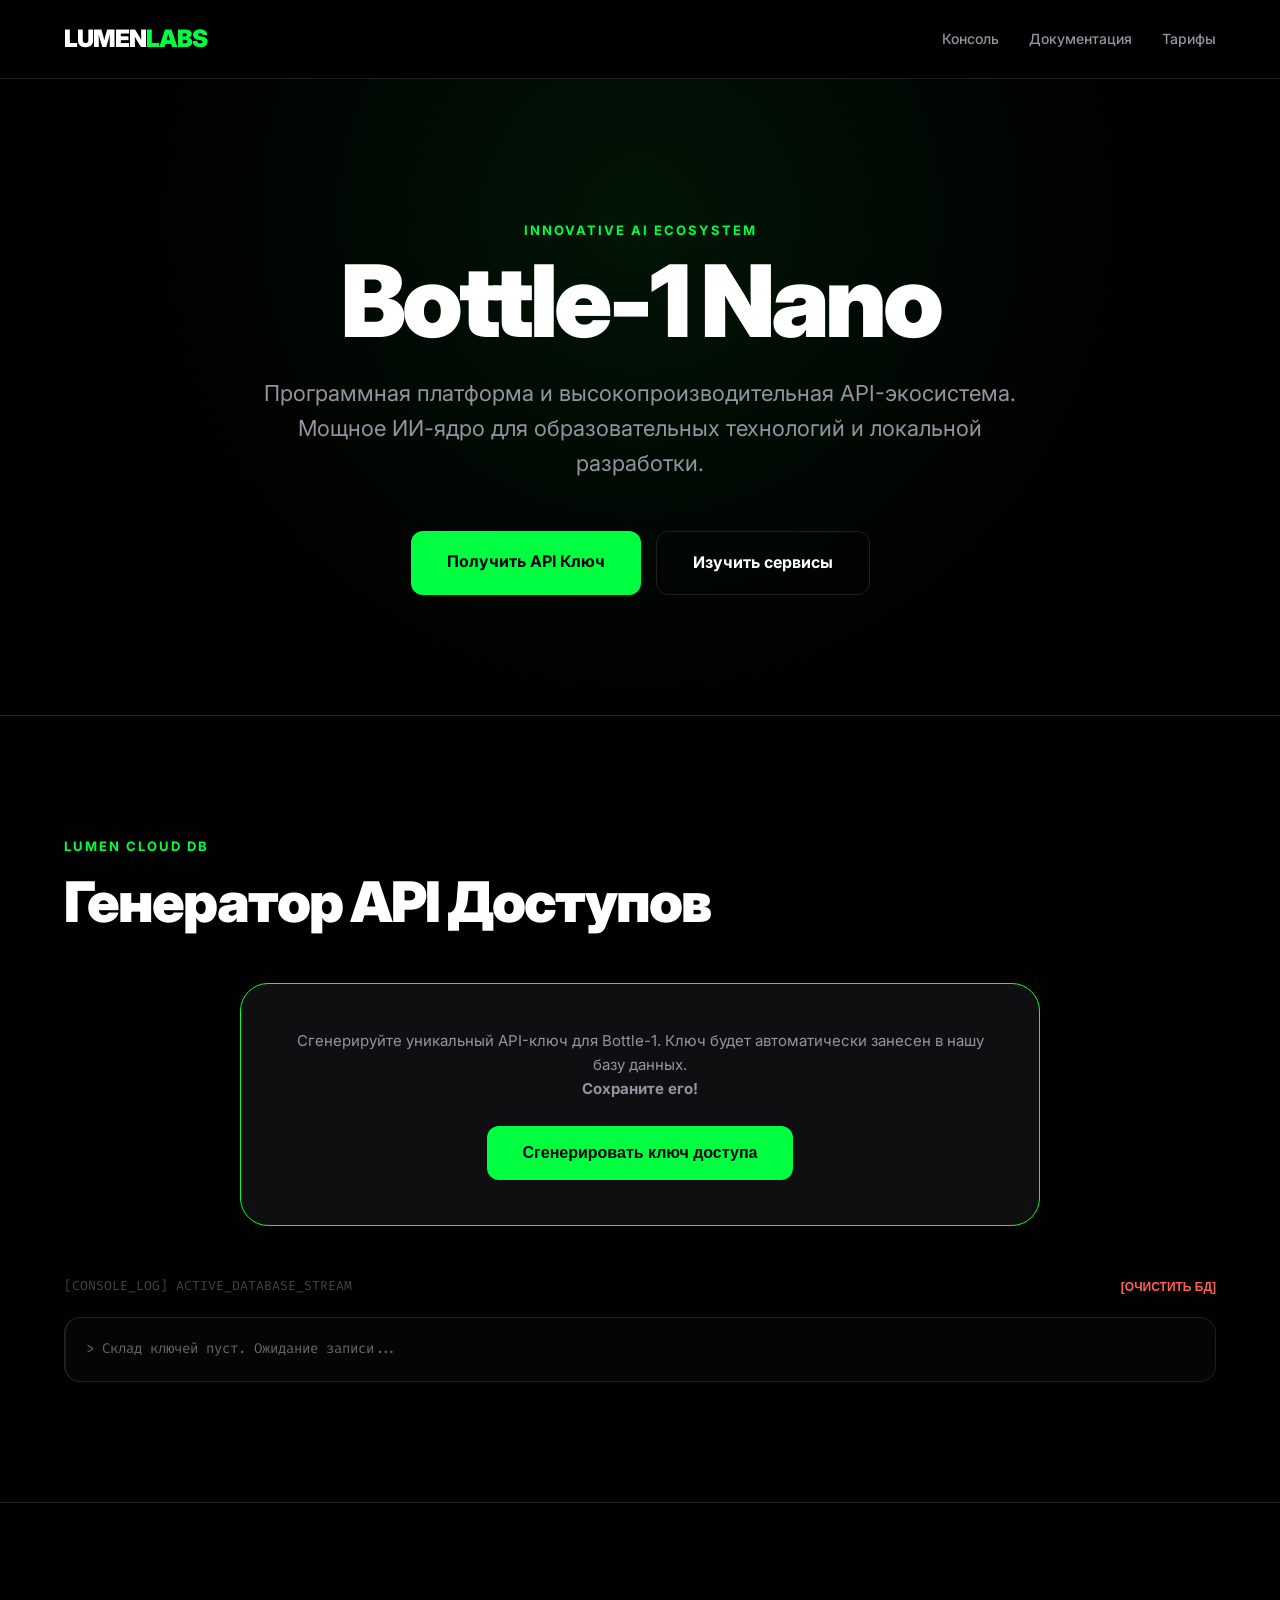
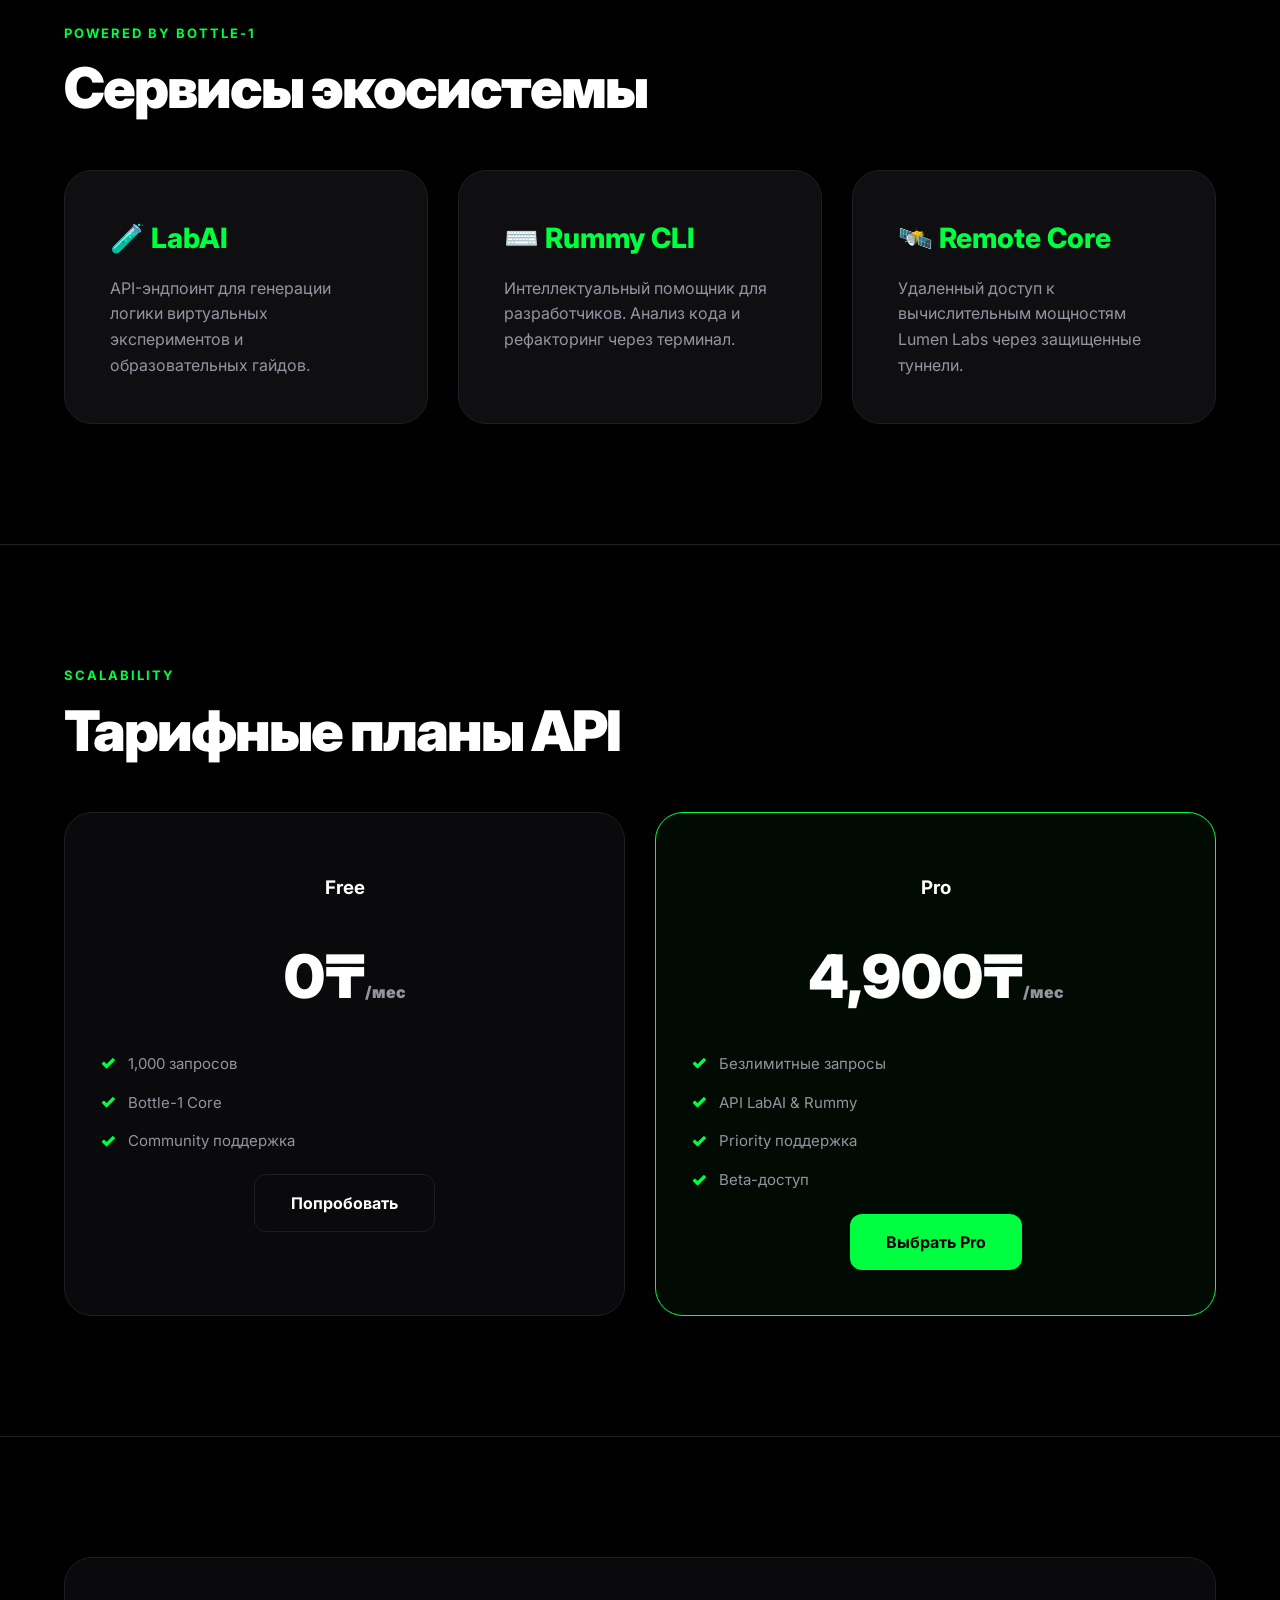
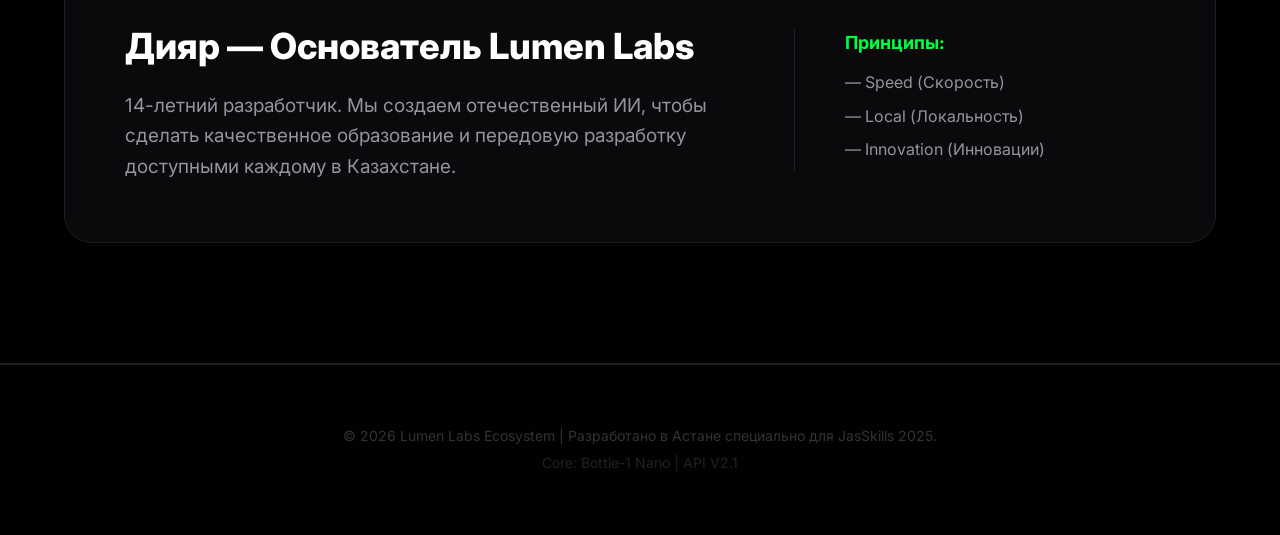
==== index.html @ 1ab9d15a "Update index.html" ====
<!DOCTYPE html>
<html lang="ru">
<head>
    <meta charset="UTF-8">
    <meta name="viewport" content="width=device-width, initial-scale=1.0"> 
    <title>Lumen Labs | Bottle-1 Nano AI Ecosystem</title>
    <link href="https://fonts.googleapis.com/css2?family=Inter:wght@400;600;700;800;900&family=Fira+Code:wght@400;500&display=swap" rel="stylesheet">
    
    <style>
        :root {
            --primary: #00ff41; 
            --bg: #010101;
            --surface: #0a0a0c;
            --card-bg: #0f0f12;
            --text: #ffffff;
            --text-dim: #9494a0;
            --border: #1e1e24;
            --glow: 0 0 20px rgba(0, 255, 65, 0.2);
            --transition: all 0.3s cubic-bezier(0.4, 0, 0.2, 1);
        }

        /* --- Base Reset & Layout --- */
        * { margin: 0; padding: 0; box-sizing: border-box; outline: none; }
        html { scroll-behavior: smooth; }
        body {
            font-family: 'Inter', sans-serif;
            background: var(--bg);
            color: var(--text);
            line-height: 1.6;
            overflow-x: hidden;
            -webkit-font-smoothing: antialiased;
        }

        .container { 
            width: 100%; 
            max-width: 1200px; 
            margin: 0 auto; 
            padding: 0 24px; 
        }

        /* --- Header (macOS blur style) --- */
        header {
            position: fixed;
            top: 0; width: 100%; z-index: 1000;
            padding: 20px 0; background: rgba(1, 1, 1, 0.8);
            backdrop-filter: blur(20px); border-bottom: 1px solid var(--border);
            transition: var(--transition);
        }
        header .container {
            display: flex; justify-content: space-between; align-items: center;
        }
        .logo { font-size: 24px; font-weight: 900; text-decoration: none; color: #fff; letter-spacing: -1px; transition: var(--transition); }
        .logo span { color: var(--primary); }
        .logo:hover { transform: scale(1.05); }
        
        nav ul { display: flex; gap: 30px; list-style: none; }
        nav a { text-decoration: none; color: var(--text-dim); font-size: 14px; font-weight: 500; transition: var(--transition); }
        nav a:hover { color: var(--primary); }

        /* --- Common Section Elements --- */
        section { padding: 120px 0; border-bottom: 1px solid var(--border); }
        .section-label { color: var(--primary); font-weight: 700; font-size: 13px; text-transform: uppercase; letter-spacing: 2px; margin-bottom: 15px; display: block; }
        .section-title { font-size: clamp(32px, 5vw, 56px); font-weight: 900; margin-bottom: 50px; letter-spacing: -2px; line-height: 1.1; }

        /* --- Hero (The Hook) --- */
        .hero { 
            padding: 220px 0 120px;
            text-align: center;
            background: radial-gradient(circle at 50% 30%, rgba(0, 255, 65, 0.08) 0%, transparent 60%);
        }
        h1 { font-size: clamp(48px, 9vw, 100px); font-weight: 900; line-height: 0.9; margin-bottom: 30px; letter-spacing: -4px; color: #fff; }
        .hero-p { font-size: clamp(18px, 2vw, 22px); color: var(--text-dim); max-width: 800px; margin: 0 auto 50px; }

        /* --- Buttons (Neon Shine) --- */
        .btn-group { display: flex; gap: 15px; justify-content: center; flex-wrap: wrap; }
        .btn { cursor: pointer; padding: 18px 36px; border-radius: 12px; font-weight: 700; text-decoration: none; transition: var(--transition); border: none; font-size: 16px; position: relative; overflow: hidden; }
        
        .btn-primary { background: var(--primary); color: #000; }
        .btn-outline { border: 1px solid var(--border); background: transparent; color: #fff; }

        .btn:hover { transform: translateY(-3px); box-shadow: var(--glow); }
        .btn-outline:hover { border-color: var(--primary); color: var(--primary); }

        /* --- Grid System & Cards --- */
        .grid { display: grid; grid-template-columns: repeat(auto-fit, minmax(300px, 1fr)); gap: 30px; }
        
        .card { 
            background: var(--card-bg); 
            padding: 45px; 
            border-radius: 28px; 
            border: 1px solid var(--border); 
            transition: var(--transition); 
            position: relative;
        }
        .card:hover { 
            border-color: var(--primary); 
            transform: translateY(-8px); 
            background: rgba(15, 15, 18, 0.9);
            box-shadow: 0 20px 40px rgba(0, 0, 0, 0.4);
        }
        
        /* Neon indicator on top of cards */
        .card::before {
            content: '';
            position: absolute;
            top: 0; left: 50%; width: 0; height: 1px;
            background: var(--primary);
            transition: var(--transition);
        }
        .card:hover::before { left: 10%; width: 80%; box-shadow: var(--glow); }

        .card h3 { font-size: 28px; font-weight: 800; margin-bottom: 15px; color: var(--primary); }
        .card p { font-size: 16px; color: var(--text-dim); }

        /* --- Key Console Section (The Feature) --- */
        #keyDisplay { 
            display: none; background: #000; border: 1px dashed var(--primary); 
            padding: 25px; border-radius: 12px; margin-bottom: 30px; 
            font-family: 'Fira Code', monospace; color: var(--primary); 
            font-size: clamp(16px, 2vw, 22px); word-break: break-all;
            position: relative;
        }
        
        /* Simple blinking cursor effect */
        #keyDisplay::after {
            content: '_';
            animation: blink 1s infinite;
        }
        @keyframes blink { 0%, 100% { opacity: 0; } 50% { opacity: 1; } }

        #dbLog { 
            background: #050505; border: 1px solid var(--border); border-radius: 16px; 
            padding: 20px; font-family: 'Fira Code', monospace; font-size: 14px; 
            color: #666; max-height: 250px; overflow-y: auto; margin-top: 20px;
            border-left: 2px solid var(--border);
        }
        
        /* Styling DB log entries */
        #dbLog p { margin-bottom: 6px; }
        #dbLog span.commit { color: #555; font-weight: 500; }
        #dbLog span.time { color: #444; }

        /* --- Pricing Section (The Business) --- */
        .price-card { background: var(--surface); padding: 60px 35px; border-radius: 28px; border: 1px solid var(--border); text-align: center; }
        .price-card.featured { border-color: var(--primary); background: rgba(0, 255, 65, 0.04); }
        .price-val { font-size: clamp(48px, 6vw, 60px); font-weight: 900; margin: 25px 0; color: #fff; }
        .price-val span { font-size: 16px; color: var(--text-dim); }
        
        .feature-list { list-style: none; text-align: left; margin-bottom: 35px; font-size: 15px; color: var(--text-dim); }
        .feature-list li { margin-bottom: 10px; display: flex; align-items: center; }
        .feature-list li::before { content: "✓"; color: var(--primary); margin-right: 12px; font-weight: 900; font-size: 18px; }

        /* --- Team Box --- */
        .team-box { display: flex; gap: 50px; background: var(--surface); padding: 60px; border-radius: 28px; border: 1px solid var(--border); align-items: center; }
        .team-info { flex: 2; }
        .team-values { flex: 1; border-left: 1px solid var(--border); padding-left: 50px; }
        .team-values p { font-size: 16px; color: var(--text-dim); margin-bottom: 8px; }

        /* --- Footer --- */
        footer { padding: 60px 0; text-align: center; color: #333; font-size: 14px; border-top: 1px solid var(--border); }
        footer a { color: #444; text-decoration: none; }
        footer a:hover { color: var(--primary); }

        /* --- Mobile Responsiveness --- */
        @media (max-width: 992px) {
            .team-box { flex-direction: column; text-align: center; gap: 30px; }
            .team-values { border-left: none; border-top: 1px solid var(--border); padding-left: 0; padding-top: 30px; width: 100%; }
        }

        @media (max-width: 768px) {
            nav { display: none; } /* Could add a simple burger menulater */
            .hero { padding: 180px 0 80px; }
            section { padding: 80px 0; }
            .btn { width: 100%; }
        }
    </style>
</head>
<body>

<header>
    <div class="container">
        <a href="#home" class="logo">LUMEN<span>LABS</span></a>
        <nav>
            <ul>
                <li><a href="#console">Консоль</a></li>
                <li><a href="#ecosystem">Документация</a></li>
                <li><a href="#pricing">Тарифы</a></li>
            </ul>
        </nav>
    </div>
</header>

<main>
    <section class="hero" id="home">
        <div class="container">
            <span class="section-label">Innovative AI Ecosystem</span>
            <h1>Bottle-1 Nano</h1>
            <p class="hero-p">Программная платформа и высокопроизводительная API-экосистема. Мощное ИИ-ядро для образовательных технологий и локальной разработки.</p>
            <div class="btn-group">
                <a href="#console" class="btn btn-primary">Получить API Ключ</a>
                <a href="#ecosystem" class="btn btn-outline">Изучить сервисы</a>
            </div>
        </div>
    </section>

    <section id="console">
        <div class="容器 container">
            <span class="section-label">Lumen Cloud DB</span>
            <h2 class="section-title">Генератор API Доступов</h2>
            <div class="card" style="max-width: 800px; margin: 0 auto; text-align: center; border-color: var(--primary);">
                <p style="margin-bottom: 25px; font-size: 15px; color: var(--text-dim);">Сгенерируйте уникальный API-ключ для Bottle-1. Ключ будет автоматически занесен в нашу базу данных. <br> <strong>Сохраните его!</strong></p>
                <div id="keyDisplay"></div>
                <button onclick="generateAndSaveKey()" class="btn btn-primary btn-large">Сгенерировать ключ доступа</button>
            </div>
            
            <div style="margin-top: 50px;">
                <div style="display:flex; justify-content: space-between; align-items: center; margin-bottom: 10px;">
                    <span style="font-size: 13px; color: #444; font-family: 'Fira Code', monospace;">[CONSOLE_LOG] ACTIVE_DATABASE_STREAM</span>
                    <button onclick="clearDB()" style="background:none; border:none; color:#ff5f56; cursor:pointer; font-size:12px; font-weight: 600;">[ОЧИСТИТЬ БД]</button>
                </div>
                <div id="dbLog"></div>
            </div>
        </div>
    </section>

    <section id="ecosystem">
        <div class="container">
            <span class="section-label">Powered by Bottle-1</span>
            <h2 class="section-title">Сервисы экосистемы</h2>
            <div class="grid">
                <div class="card">
                    <h3>🧪 LabAI</h3>
                    <p>API-эндпоинт для генерации логики виртуальных экспериментов и образовательных гайдов.</p>
                </div>
                <div class="card">
                    <h3>⌨️ Rummy CLI</h3>
                    <p>Интеллектуальный помощник для разработчиков. Анализ кода и рефакторинг через терминал.</p>
                </div>
                <div class="card">
                    <h3>🛰️ Remote Core</h3>
                    <p>Удаленный доступ к вычислительным мощностям Lumen Labs через защищенные туннели.</p>
                </div>
            </div>
        </div>
    </section>

    <section id="pricing">
        <div class="container">
            <span class="section-label">Scalability</span>
            <h2 class="section-title">Тарифные планы API</h2>
            <div class="grid">
                <div class="price-card">
                    <h3>Free</h3>
                    <div class="price-val">0₸<span>/мес</span></div>
                    <ul class="feature-list">
                        <li>1,000 запросов</li>
                        <li>Bottle-1 Core</li>
                        <li>Community поддержка</li>
                    </ul>
                    <a href="#console" class="btn btn-outline" style="width:100%">Попробовать</a>
                </div>
                <div class="price-card featured">
                    <h3>Pro</h3>
                    <div class="price-val">4,900₸<span>/мес</span></div>
                    <ul class="feature-list">
                        <li>Безлимитные запросы</li>
                        <li>API LabAI & Rummy</li>
                        <li>Priority поддержка</li>
                        <li>Beta-доступ</li>
                    </ul>
                    <a href="#console" class="btn btn-primary" style="width:100%">Выбрать Pro</a>
                </div>
            </div>
        </div>
    </section>

    <section id="team">
        <div class="container">
            <div class="team-box">
                <div class="team-info">
                    <h3 style="font-size: clamp(24px, 4vw, 36px); font-weight: 800; margin-bottom: 15px; color: #fff;">Дияр — Основатель Lumen Labs</h3>
                    <p style="color: var(--text-dim); font-size: clamp(16px, 1.8vw, 19px);">14-летний разработчик. Мы создаем отечественный ИИ, чтобы сделать качественное образование и передовую разработку доступными каждому в Казахстане.</p>
                </div>
                <div class="team-values">
                    <h4 style="color: var(--primary); margin-bottom: 12px; font-size: 18px;">Принципы:</h4>
                    <p>— Speed (Скорость)</p>
                    <p>— Local (Локальность)</p>
                    <p>— Innovation (Инновации)</p>
                </div>
            </div>
        </div>
    </section>
</main>

<footer>
    <div class="container">
        <p>© 2026 Lumen Labs Ecosystem | Разработано в Астане специально для JasSkills 2025.</p>
        <p style="margin-top:5px; color: #222;">Core: Bottle-1 Nano | API V2.1</p>
    </div>
</footer>

<script>
    // Генератор ключа в стиле Lumen Labs
    function generateAndSaveKey() {
        const chars = 'ABCDEFGHJKLMNPQRSTUVWXYZ23456789';
        let key = 'lm_';
        for (let i = 0; i < 12; i++) key += chars.charAt(Math.floor(Math.random() * chars.length));
        key += '_v1_nano';

        // Показываем ключ в UI
        const display = document.getElementById('keyDisplay');
        display.style.display = 'block';
        display.innerText = key;

        // "Имитация БД": Сохраняем в localStorage
        let db = JSON.parse(localStorage.getItem('lumen_v3_db') || '[]');
        db.push({ key: key, time: new Date().toLocaleTimeString() });
        localStorage.setItem('lumen_v3_db', JSON.stringify(db));

        // Обновляем визуальный лог
        renderDB();
    }

    // Рендер списка из БД
    function renderDB() {
        const log = document.getElementById('dbLog');
        const db = JSON.parse(localStorage.getItem('lumen_v3_db') || '[]');
        
        if (db.length === 0) { log.innerHTML = '> Склад ключей пуст. Ожидание записи...'; return; }
        
        log.innerHTML = db.reverse().map(i => `<p><span class="time">[${i.time}]</span> <span class="commit">[DB_COMMIT]</span> <span style="color:#00ff41">OK</span>: KEY="${i.key}"</p>`).join('');
    }

    // Очистка БД
    function clearDB() { localStorage.removeItem('lumen_v3_db'); renderDB(); document.getElementById('keyDisplay').style.display='none'; }
    window.onload = renderDB;
</script>

</body>
</html>
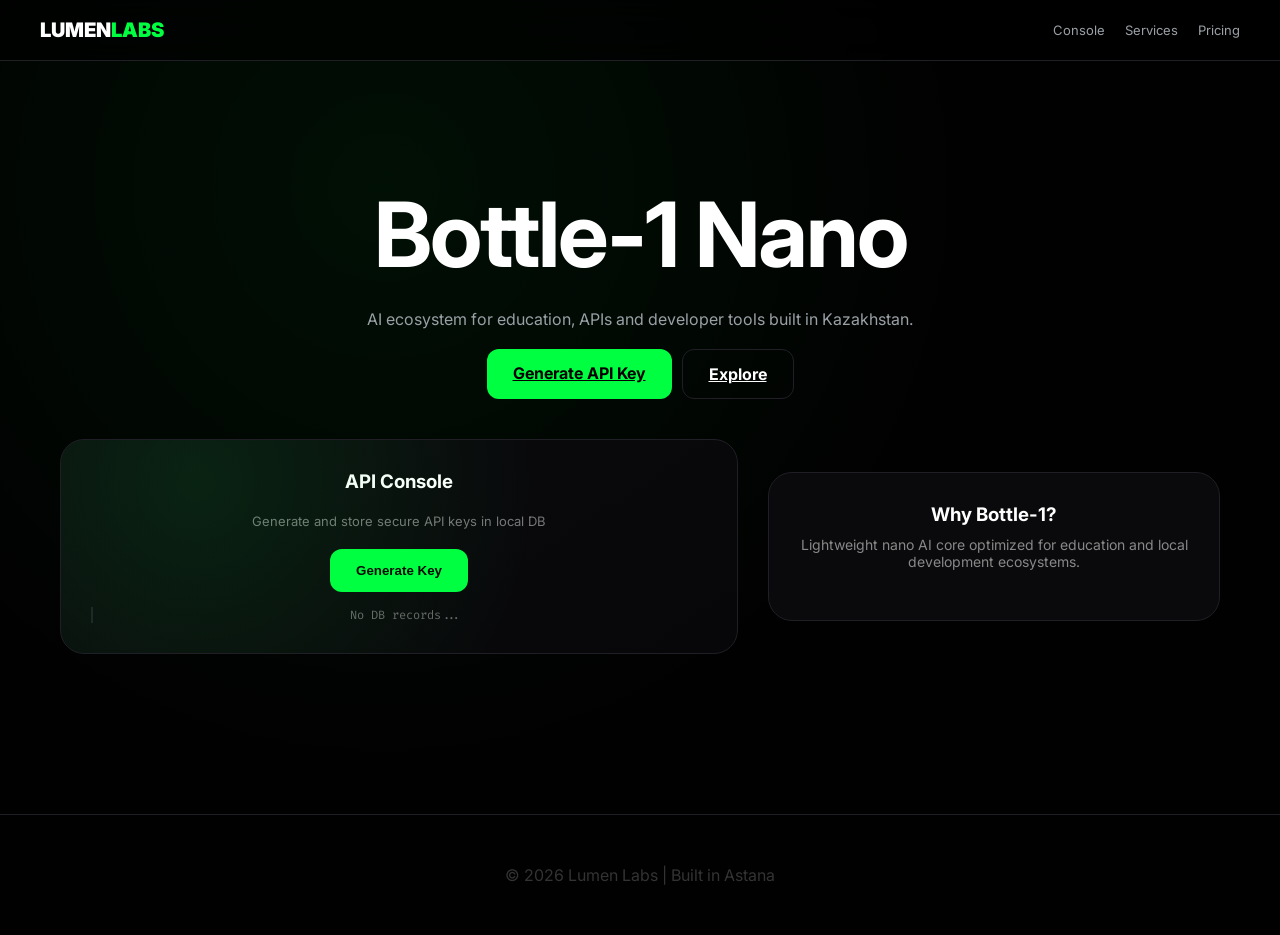
==== commit f75387f5: "Update index.html" ====
--- a/index.html
+++ b/index.html
@@ -1,339 +1,221 @@
 <!DOCTYPE html>
 <html lang="ru">
 <head>
-    <meta charset="UTF-8">
-    <meta name="viewport" content="width=device-width, initial-scale=1.0"> 
-    <title>Lumen Labs | Bottle-1 Nano AI Ecosystem</title>
-    <link href="https://fonts.googleapis.com/css2?family=Inter:wght@400;600;700;800;900&family=Fira+Code:wght@400;500&display=swap" rel="stylesheet">
-    
-    <style>
-        :root {
-            --primary: #00ff41; 
-            --bg: #010101;
-            --surface: #0a0a0c;
-            --card-bg: #0f0f12;
-            --text: #ffffff;
-            --text-dim: #9494a0;
-            --border: #1e1e24;
-            --glow: 0 0 20px rgba(0, 255, 65, 0.2);
-            --transition: all 0.3s cubic-bezier(0.4, 0, 0.2, 1);
-        }
-
-        /* --- Base Reset & Layout --- */
-        * { margin: 0; padding: 0; box-sizing: border-box; outline: none; }
-        html { scroll-behavior: smooth; }
-        body {
-            font-family: 'Inter', sans-serif;
-            background: var(--bg);
-            color: var(--text);
-            line-height: 1.6;
-            overflow-x: hidden;
-            -webkit-font-smoothing: antialiased;
-        }
-
-        .container { 
-            width: 100%; 
-            max-width: 1200px; 
-            margin: 0 auto; 
-            padding: 0 24px; 
-        }
-
-        /* --- Header (macOS blur style) --- */
-        header {
-            position: fixed;
-            top: 0; width: 100%; z-index: 1000;
-            padding: 20px 0; background: rgba(1, 1, 1, 0.8);
-            backdrop-filter: blur(20px); border-bottom: 1px solid var(--border);
-            transition: var(--transition);
-        }
-        header .container {
-            display: flex; justify-content: space-between; align-items: center;
-        }
-        .logo { font-size: 24px; font-weight: 900; text-decoration: none; color: #fff; letter-spacing: -1px; transition: var(--transition); }
-        .logo span { color: var(--primary); }
-        .logo:hover { transform: scale(1.05); }
-        
-        nav ul { display: flex; gap: 30px; list-style: none; }
-        nav a { text-decoration: none; color: var(--text-dim); font-size: 14px; font-weight: 500; transition: var(--transition); }
-        nav a:hover { color: var(--primary); }
-
-        /* --- Common Section Elements --- */
-        section { padding: 120px 0; border-bottom: 1px solid var(--border); }
-        .section-label { color: var(--primary); font-weight: 700; font-size: 13px; text-transform: uppercase; letter-spacing: 2px; margin-bottom: 15px; display: block; }
-        .section-title { font-size: clamp(32px, 5vw, 56px); font-weight: 900; margin-bottom: 50px; letter-spacing: -2px; line-height: 1.1; }
-
-        /* --- Hero (The Hook) --- */
-        .hero { 
-            padding: 220px 0 120px;
-            text-align: center;
-            background: radial-gradient(circle at 50% 30%, rgba(0, 255, 65, 0.08) 0%, transparent 60%);
-        }
-        h1 { font-size: clamp(48px, 9vw, 100px); font-weight: 900; line-height: 0.9; margin-bottom: 30px; letter-spacing: -4px; color: #fff; }
-        .hero-p { font-size: clamp(18px, 2vw, 22px); color: var(--text-dim); max-width: 800px; margin: 0 auto 50px; }
-
-        /* --- Buttons (Neon Shine) --- */
-        .btn-group { display: flex; gap: 15px; justify-content: center; flex-wrap: wrap; }
-        .btn { cursor: pointer; padding: 18px 36px; border-radius: 12px; font-weight: 700; text-decoration: none; transition: var(--transition); border: none; font-size: 16px; position: relative; overflow: hidden; }
-        
-        .btn-primary { background: var(--primary); color: #000; }
-        .btn-outline { border: 1px solid var(--border); background: transparent; color: #fff; }
-
-        .btn:hover { transform: translateY(-3px); box-shadow: var(--glow); }
-        .btn-outline:hover { border-color: var(--primary); color: var(--primary); }
-
-        /* --- Grid System & Cards --- */
-        .grid { display: grid; grid-template-columns: repeat(auto-fit, minmax(300px, 1fr)); gap: 30px; }
-        
-        .card { 
-            background: var(--card-bg); 
-            padding: 45px; 
-            border-radius: 28px; 
-            border: 1px solid var(--border); 
-            transition: var(--transition); 
-            position: relative;
-        }
-        .card:hover { 
-            border-color: var(--primary); 
-            transform: translateY(-8px); 
-            background: rgba(15, 15, 18, 0.9);
-            box-shadow: 0 20px 40px rgba(0, 0, 0, 0.4);
-        }
-        
-        /* Neon indicator on top of cards */
-        .card::before {
-            content: '';
-            position: absolute;
-            top: 0; left: 50%; width: 0; height: 1px;
-            background: var(--primary);
-            transition: var(--transition);
-        }
-        .card:hover::before { left: 10%; width: 80%; box-shadow: var(--glow); }
-
-        .card h3 { font-size: 28px; font-weight: 800; margin-bottom: 15px; color: var(--primary); }
-        .card p { font-size: 16px; color: var(--text-dim); }
-
-        /* --- Key Console Section (The Feature) --- */
-        #keyDisplay { 
-            display: none; background: #000; border: 1px dashed var(--primary); 
-            padding: 25px; border-radius: 12px; margin-bottom: 30px; 
-            font-family: 'Fira Code', monospace; color: var(--primary); 
-            font-size: clamp(16px, 2vw, 22px); word-break: break-all;
-            position: relative;
-        }
-        
-        /* Simple blinking cursor effect */
-        #keyDisplay::after {
-            content: '_';
-            animation: blink 1s infinite;
-        }
-        @keyframes blink { 0%, 100% { opacity: 0; } 50% { opacity: 1; } }
-
-        #dbLog { 
-            background: #050505; border: 1px solid var(--border); border-radius: 16px; 
-            padding: 20px; font-family: 'Fira Code', monospace; font-size: 14px; 
-            color: #666; max-height: 250px; overflow-y: auto; margin-top: 20px;
-            border-left: 2px solid var(--border);
-        }
-        
-        /* Styling DB log entries */
-        #dbLog p { margin-bottom: 6px; }
-        #dbLog span.commit { color: #555; font-weight: 500; }
-        #dbLog span.time { color: #444; }
-
-        /* --- Pricing Section (The Business) --- */
-        .price-card { background: var(--surface); padding: 60px 35px; border-radius: 28px; border: 1px solid var(--border); text-align: center; }
-        .price-card.featured { border-color: var(--primary); background: rgba(0, 255, 65, 0.04); }
-        .price-val { font-size: clamp(48px, 6vw, 60px); font-weight: 900; margin: 25px 0; color: #fff; }
-        .price-val span { font-size: 16px; color: var(--text-dim); }
-        
-        .feature-list { list-style: none; text-align: left; margin-bottom: 35px; font-size: 15px; color: var(--text-dim); }
-        .feature-list li { margin-bottom: 10px; display: flex; align-items: center; }
-        .feature-list li::before { content: "✓"; color: var(--primary); margin-right: 12px; font-weight: 900; font-size: 18px; }
-
-        /* --- Team Box --- */
-        .team-box { display: flex; gap: 50px; background: var(--surface); padding: 60px; border-radius: 28px; border: 1px solid var(--border); align-items: center; }
-        .team-info { flex: 2; }
-        .team-values { flex: 1; border-left: 1px solid var(--border); padding-left: 50px; }
-        .team-values p { font-size: 16px; color: var(--text-dim); margin-bottom: 8px; }
-
-        /* --- Footer --- */
-        footer { padding: 60px 0; text-align: center; color: #333; font-size: 14px; border-top: 1px solid var(--border); }
-        footer a { color: #444; text-decoration: none; }
-        footer a:hover { color: var(--primary); }
-
-        /* --- Mobile Responsiveness --- */
-        @media (max-width: 992px) {
-            .team-box { flex-direction: column; text-align: center; gap: 30px; }
-            .team-values { border-left: none; border-top: 1px solid var(--border); padding-left: 0; padding-top: 30px; width: 100%; }
-        }
-
-        @media (max-width: 768px) {
-            nav { display: none; } /* Could add a simple burger menulater */
-            .hero { padding: 180px 0 80px; }
-            section { padding: 80px 0; }
-            .btn { width: 100%; }
-        }
-    </style>
+<meta charset="UTF-8" />
+<meta name="viewport" content="width=device-width, initial-scale=1.0" />
+<title>Lumen Labs | Bottle-1 Nano AI Ecosystem</title>
+<link href="https://fonts.googleapis.com/css2?family=Inter:wght@400;600;700;800;900&family=Fira+Code:wght@400;500&display=swap" rel="stylesheet">
+
+<style>
+:root{
+  --primary:#00ff41;
+  --bg:#010101;
+  --surface:#0a0a0c;
+  --card:#0f0f12;
+  --text:#fff;
+  --dim:#9aa0a6;
+  --border:#1f1f25;
+  --glow:0 0 25px rgba(0,255,65,.25);
+  --radius:18px;
+}
+*{margin:0;padding:0;box-sizing:border-box}
+body{
+  font-family:Inter,sans-serif;
+  background:radial-gradient(circle at 30% 20%,rgba(0,255,65,.06),transparent 50%),var(--bg);
+  color:var(--text);
+  overflow-x:hidden;
+}
+.container{max-width:1200px;margin:auto;padding:0 20px}
+
+/* HEADER */
+header{
+  position:fixed;top:0;width:100%;z-index:100;
+  background:rgba(1,1,1,.6);
+  backdrop-filter:blur(18px);
+  border-bottom:1px solid var(--border);
+}
+header .container{display:flex;justify-content:space-between;align-items:center;padding:18px 0}
+.logo{font-weight:900;font-size:20px;text-decoration:none;color:#fff}
+.logo span{color:var(--primary)}
+nav{display:flex;gap:20px}
+nav a{color:var(--dim);text-decoration:none;font-size:13px}
+nav a:hover{color:var(--primary)}
+
+/* HERO */
+.hero{
+  padding:180px 0 80px;
+  text-align:center;
+}
+h1{font-size:clamp(40px,8vw,90px);letter-spacing:-2px}
+.hero p{color:var(--dim);max-width:700px;margin:20px auto}
+
+.btn{
+  padding:14px 26px;border-radius:12px;
+  font-weight:700;cursor:pointer;
+  border:none;transition:.25s;
+}
+.btn-primary{background:var(--primary);color:#000}
+.btn-outline{border:1px solid var(--border);background:transparent;color:#fff}
+.btn:hover{transform:translateY(-3px);box-shadow:var(--glow)}
+
+/* LAYOUT GRID */
+.grid{display:grid;grid-template-columns:repeat(auto-fit,minmax(280px,1fr));gap:20px}
+
+.card{
+  background:var(--card);
+  padding:28px;
+  border:1px solid var(--border);
+  border-radius:var(--radius);
+  transition:.3s;
+}
+.card:hover{transform:translateY(-6px);border-color:var(--primary)}
+
+.section-title{font-size:40px;margin:60px 0 30px}
+
+/* NEW CONSOLE HERO EMBED */
+.console-wrap{
+  display:grid;
+  grid-template-columns:1.2fr .8fr;
+  gap:30px;
+  align-items:center;
+  margin-top:40px;
+}
+@media(max-width:900px){.console-wrap{grid-template-columns:1fr}}
+
+.console-box{
+  background:linear-gradient(145deg,#0b0b0e,#070709);
+  border:1px solid var(--border);
+  border-radius:24px;
+  padding:30px;
+  position:relative;
+  overflow:hidden;
+}
+.console-box::before{
+  content:'';
+  position:absolute;inset:0;
+  background:radial-gradient(circle at 20% 20%,rgba(0,255,65,.1),transparent 60%);
+}
+
+#keyDisplay{
+  font-family:"Fira Code",monospace;
+  background:#000;
+  padding:18px;
+  border-radius:12px;
+  border:1px dashed var(--primary);
+  color:var(--primary);
+  display:none;
+  margin:15px 0;
+  word-break:break-all;
+}
+
+#dbLog{
+  margin-top:15px;
+  font-family:"Fira Code",monospace;
+  font-size:12px;
+  color:#666;
+  max-height:180px;
+  overflow:auto;
+  border-left:2px solid var(--border);
+  padding-left:12px;
+}
+
+.feature-panel{
+  background:var(--surface);
+  border:1px solid var(--border);
+  border-radius:24px;
+  padding:30px;
+}
+
+footer{
+  padding:50px 0;
+  text-align:center;
+  color:#333;
+  border-top:1px solid var(--border);
+  margin-top:80px;
+}
+</style>
 </head>
 <body>
 
 <header>
-    <div class="container">
-        <a href="#home" class="logo">LUMEN<span>LABS</span></a>
-        <nav>
-            <ul>
-                <li><a href="#console">Консоль</a></li>
-                <li><a href="#ecosystem">Документация</a></li>
-                <li><a href="#pricing">Тарифы</a></li>
-            </ul>
-        </nav>
+  <div class="container">
+    <a class="logo">LUMEN<span>LABS</span></a>
+    <nav>
+      <a href="#console">Console</a>
+      <a href="#ecosystem">Services</a>
+      <a href="#pricing">Pricing</a>
+    </nav>
+  </div>
+</header>
+
+<main>
+
+<section class="hero">
+  <div class="container">
+    <h1>Bottle-1 Nano</h1>
+    <p>AI ecosystem for education, APIs and developer tools built in Kazakhstan.</p>
+    <div style="display:flex;gap:10px;justify-content:center;flex-wrap:wrap">
+      <a href="#console" class="btn btn-primary">Generate API Key</a>
+      <a href="#ecosystem" class="btn btn-outline">Explore</a>
     </div>
-</header>
-
-<main>
-    <section class="hero" id="home">
-        <div class="container">
-            <span class="section-label">Innovative AI Ecosystem</span>
-            <h1>Bottle-1 Nano</h1>
-            <p class="hero-p">Программная платформа и высокопроизводительная API-экосистема. Мощное ИИ-ядро для образовательных технологий и локальной разработки.</p>
-            <div class="btn-group">
-                <a href="#console" class="btn btn-primary">Получить API Ключ</a>
-                <a href="#ecosystem" class="btn btn-outline">Изучить сервисы</a>
-            </div>
-        </div>
-    </section>
-
-    <section id="console">
-        <div class="容器 container">
-            <span class="section-label">Lumen Cloud DB</span>
-            <h2 class="section-title">Генератор API Доступов</h2>
-            <div class="card" style="max-width: 800px; margin: 0 auto; text-align: center; border-color: var(--primary);">
-                <p style="margin-bottom: 25px; font-size: 15px; color: var(--text-dim);">Сгенерируйте уникальный API-ключ для Bottle-1. Ключ будет автоматически занесен в нашу базу данных. <br> <strong>Сохраните его!</strong></p>
-                <div id="keyDisplay"></div>
-                <button onclick="generateAndSaveKey()" class="btn btn-primary btn-large">Сгенерировать ключ доступа</button>
-            </div>
-            
-            <div style="margin-top: 50px;">
-                <div style="display:flex; justify-content: space-between; align-items: center; margin-bottom: 10px;">
-                    <span style="font-size: 13px; color: #444; font-family: 'Fira Code', monospace;">[CONSOLE_LOG] ACTIVE_DATABASE_STREAM</span>
-                    <button onclick="clearDB()" style="background:none; border:none; color:#ff5f56; cursor:pointer; font-size:12px; font-weight: 600;">[ОЧИСТИТЬ БД]</button>
-                </div>
-                <div id="dbLog"></div>
-            </div>
-        </div>
-    </section>
-
-    <section id="ecosystem">
-        <div class="container">
-            <span class="section-label">Powered by Bottle-1</span>
-            <h2 class="section-title">Сервисы экосистемы</h2>
-            <div class="grid">
-                <div class="card">
-                    <h3>🧪 LabAI</h3>
-                    <p>API-эндпоинт для генерации логики виртуальных экспериментов и образовательных гайдов.</p>
-                </div>
-                <div class="card">
-                    <h3>⌨️ Rummy CLI</h3>
-                    <p>Интеллектуальный помощник для разработчиков. Анализ кода и рефакторинг через терминал.</p>
-                </div>
-                <div class="card">
-                    <h3>🛰️ Remote Core</h3>
-                    <p>Удаленный доступ к вычислительным мощностям Lumen Labs через защищенные туннели.</p>
-                </div>
-            </div>
-        </div>
-    </section>
-
-    <section id="pricing">
-        <div class="container">
-            <span class="section-label">Scalability</span>
-            <h2 class="section-title">Тарифные планы API</h2>
-            <div class="grid">
-                <div class="price-card">
-                    <h3>Free</h3>
-                    <div class="price-val">0₸<span>/мес</span></div>
-                    <ul class="feature-list">
-                        <li>1,000 запросов</li>
-                        <li>Bottle-1 Core</li>
-                        <li>Community поддержка</li>
-                    </ul>
-                    <a href="#console" class="btn btn-outline" style="width:100%">Попробовать</a>
-                </div>
-                <div class="price-card featured">
-                    <h3>Pro</h3>
-                    <div class="price-val">4,900₸<span>/мес</span></div>
-                    <ul class="feature-list">
-                        <li>Безлимитные запросы</li>
-                        <li>API LabAI & Rummy</li>
-                        <li>Priority поддержка</li>
-                        <li>Beta-доступ</li>
-                    </ul>
-                    <a href="#console" class="btn btn-primary" style="width:100%">Выбрать Pro</a>
-                </div>
-            </div>
-        </div>
-    </section>
-
-    <section id="team">
-        <div class="container">
-            <div class="team-box">
-                <div class="team-info">
-                    <h3 style="font-size: clamp(24px, 4vw, 36px); font-weight: 800; margin-bottom: 15px; color: #fff;">Дияр — Основатель Lumen Labs</h3>
-                    <p style="color: var(--text-dim); font-size: clamp(16px, 1.8vw, 19px);">14-летний разработчик. Мы создаем отечественный ИИ, чтобы сделать качественное образование и передовую разработку доступными каждому в Казахстане.</p>
-                </div>
-                <div class="team-values">
-                    <h4 style="color: var(--primary); margin-bottom: 12px; font-size: 18px;">Принципы:</h4>
-                    <p>— Speed (Скорость)</p>
-                    <p>— Local (Локальность)</p>
-                    <p>— Innovation (Инновации)</p>
-                </div>
-            </div>
-        </div>
-    </section>
+
+    <div class="console-wrap" id="console">
+
+      <div class="console-box">
+        <h3 style="margin-bottom:10px">API Console</h3>
+        <p style="color:#777;font-size:13px">Generate and store secure API keys in local DB</p>
+
+        <div id="keyDisplay"></div>
+        <button class="btn btn-primary" onclick="generateAndSaveKey()">Generate Key</button>
+
+        <div id="dbLog"></div>
+      </div>
+
+      <div class="feature-panel">
+        <h3>Why Bottle-1?</h3>
+        <p style="color:#888;margin-top:10px;font-size:14px">
+          Lightweight nano AI core optimized for education and local development ecosystems.
+        </p>
+      </div>
+
+    </div>
+  </div>
+</section>
+
 </main>
 
 <footer>
-    <div class="container">
-        <p>© 2026 Lumen Labs Ecosystem | Разработано в Астане специально для JasSkills 2025.</p>
-        <p style="margin-top:5px; color: #222;">Core: Bottle-1 Nano | API V2.1</p>
-    </div>
+  <div class="container">
+    © 2026 Lumen Labs | Built in Astana
+  </div>
 </footer>
 
 <script>
-    // Генератор ключа в стиле Lumen Labs
-    function generateAndSaveKey() {
-        const chars = 'ABCDEFGHJKLMNPQRSTUVWXYZ23456789';
-        let key = 'lm_';
-        for (let i = 0; i < 12; i++) key += chars.charAt(Math.floor(Math.random() * chars.length));
-        key += '_v1_nano';
-
-        // Показываем ключ в UI
-        const display = document.getElementById('keyDisplay');
-        display.style.display = 'block';
-        display.innerText = key;
-
-        // "Имитация БД": Сохраняем в localStorage
-        let db = JSON.parse(localStorage.getItem('lumen_v3_db') || '[]');
-        db.push({ key: key, time: new Date().toLocaleTimeString() });
-        localStorage.setItem('lumen_v3_db', JSON.stringify(db));
-
-        // Обновляем визуальный лог
-        renderDB();
-    }
-
-    // Рендер списка из БД
-    function renderDB() {
-        const log = document.getElementById('dbLog');
-        const db = JSON.parse(localStorage.getItem('lumen_v3_db') || '[]');
-        
-        if (db.length === 0) { log.innerHTML = '> Склад ключей пуст. Ожидание записи...'; return; }
-        
-        log.innerHTML = db.reverse().map(i => `<p><span class="time">[${i.time}]</span> <span class="commit">[DB_COMMIT]</span> <span style="color:#00ff41">OK</span>: KEY="${i.key}"</p>`).join('');
-    }
-
-    // Очистка БД
-    function clearDB() { localStorage.removeItem('lumen_v3_db'); renderDB(); document.getElementById('keyDisplay').style.display='none'; }
-    window.onload = renderDB;
+function generateAndSaveKey(){
+  const chars='ABCDEFGHJKLMNPQRSTUVWXYZ23456789';
+  let key='lm_';
+  for(let i=0;i<12;i++) key+=chars[Math.floor(Math.random()*chars.length)];
+  key+='_v1_nano';
+
+  const display=document.getElementById('keyDisplay');
+  display.style.display='block';
+  display.innerText=key;
+
+  let db=JSON.parse(localStorage.getItem('lumen_v3_db')||'[]');
+  db.push({key,time:new Date().toLocaleTimeString()});
+  localStorage.setItem('lumen_v3_db',JSON.stringify(db));
+
+  renderDB();
+}
+
+function renderDB(){
+  const log=document.getElementById('dbLog');
+  const db=JSON.parse(localStorage.getItem('lumen_v3_db')||'[]');
+  if(!db.length){log.innerHTML='No DB records...';return;}
+  log.innerHTML=db.slice().reverse().map(i=>`[${i.time}] KEY=${i.key}`).join('<br>');
+}
+
+window.onload=renderDB;
 </script>
 
 </body>
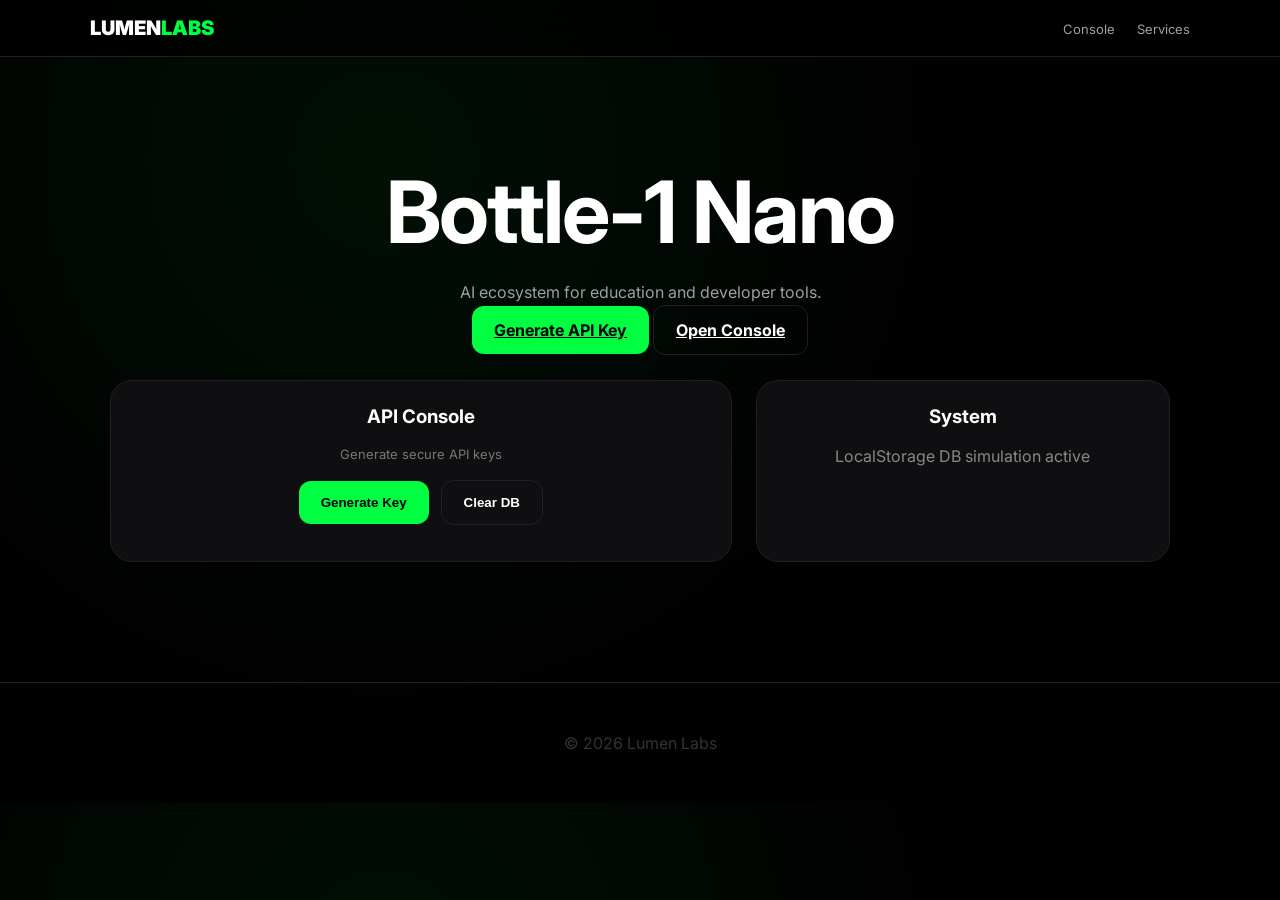
==== commit 4dc9d735: "Update index.html" ====
--- a/index.html
+++ b/index.html
@@ -18,123 +18,145 @@
   --glow:0 0 25px rgba(0,255,65,.25);
   --radius:18px;
 }
+
 *{margin:0;padding:0;box-sizing:border-box}
+
 body{
   font-family:Inter,sans-serif;
   background:radial-gradient(circle at 30% 20%,rgba(0,255,65,.06),transparent 50%),var(--bg);
   color:var(--text);
   overflow-x:hidden;
 }
-.container{max-width:1200px;margin:auto;padding:0 20px}
-
-/* HEADER */
+
+.container{max-width:1100px;margin:auto;padding:0 20px}
+
 header{
-  position:fixed;top:0;width:100%;z-index:100;
-  background:rgba(1,1,1,.6);
-  backdrop-filter:blur(18px);
+  position:fixed;
+  top:0;
+  width:100%;
+  z-index:1000;
+  background:rgba(1,1,1,.7);
+  backdrop-filter:blur(16px);
   border-bottom:1px solid var(--border);
 }
-header .container{display:flex;justify-content:space-between;align-items:center;padding:18px 0}
-.logo{font-weight:900;font-size:20px;text-decoration:none;color:#fff}
+
+header .container{
+  display:flex;
+  justify-content:space-between;
+  align-items:center;
+  padding:16px 0;
+}
+
+.logo{
+  font-weight:900;
+  font-size:20px;
+  color:#fff;
+  text-decoration:none;
+}
+
 .logo span{color:var(--primary)}
-nav{display:flex;gap:20px}
-nav a{color:var(--dim);text-decoration:none;font-size:13px}
+
+nav a{
+  color:var(--dim);
+  margin-left:18px;
+  text-decoration:none;
+  font-size:13px;
+}
+
 nav a:hover{color:var(--primary)}
 
-/* HERO */
 .hero{
-  padding:180px 0 80px;
+  padding:160px 0 60px;
   text-align:center;
 }
-h1{font-size:clamp(40px,8vw,90px);letter-spacing:-2px}
-.hero p{color:var(--dim);max-width:700px;margin:20px auto}
+
+h1{
+  font-size:clamp(42px,7vw,86px);
+  letter-spacing:-2px;
+}
+
+.hero p{
+  color:var(--dim);
+  max-width:720px;
+  margin:18px auto;
+}
 
 .btn{
-  padding:14px 26px;border-radius:12px;
-  font-weight:700;cursor:pointer;
-  border:none;transition:.25s;
-}
-.btn-primary{background:var(--primary);color:#000}
-.btn-outline{border:1px solid var(--border);background:transparent;color:#fff}
-.btn:hover{transform:translateY(-3px);box-shadow:var(--glow)}
-
-/* LAYOUT GRID */
-.grid{display:grid;grid-template-columns:repeat(auto-fit,minmax(280px,1fr));gap:20px}
-
-.card{
-  background:var(--card);
-  padding:28px;
+  padding:14px 22px;
+  border-radius:12px;
+  font-weight:700;
+  border:none;
+  cursor:pointer;
+  transition:.25s;
+}
+
+.btn-primary{
+  background:var(--primary);
+  color:#000;
+}
+
+.btn-outline{
+  background:transparent;
   border:1px solid var(--border);
-  border-radius:var(--radius);
-  transition:.3s;
-}
-.card:hover{transform:translateY(-6px);border-color:var(--primary)}
-
-.section-title{font-size:40px;margin:60px 0 30px}
-
-/* NEW CONSOLE HERO EMBED */
-.console-wrap{
+  color:#fff;
+}
+
+.btn:hover{
+  transform:translateY(-3px);
+  box-shadow:var(--glow);
+}
+
+.console{
+  margin-top:40px;
   display:grid;
   grid-template-columns:1.2fr .8fr;
-  gap:30px;
-  align-items:center;
-  margin-top:40px;
-}
-@media(max-width:900px){.console-wrap{grid-template-columns:1fr}}
-
-.console-box{
-  background:linear-gradient(145deg,#0b0b0e,#070709);
+  gap:24px;
+}
+
+@media(max-width:900px){
+  .console{grid-template-columns:1fr}
+}
+
+.box{
+  background:var(--card);
   border:1px solid var(--border);
-  border-radius:24px;
-  padding:30px;
-  position:relative;
-  overflow:hidden;
-}
-.console-box::before{
-  content:'';
-  position:absolute;inset:0;
-  background:radial-gradient(circle at 20% 20%,rgba(0,255,65,.1),transparent 60%);
+  border-radius:22px;
+  padding:24px;
 }
 
 #keyDisplay{
+  display:none;
   font-family:"Fira Code",monospace;
   background:#000;
-  padding:18px;
-  border-radius:12px;
+  padding:14px;
+  border-radius:10px;
   border:1px dashed var(--primary);
   color:var(--primary);
-  display:none;
-  margin:15px 0;
+  margin:12px 0;
   word-break:break-all;
 }
 
 #dbLog{
-  margin-top:15px;
+  margin-top:12px;
   font-family:"Fira Code",monospace;
   font-size:12px;
-  color:#666;
-  max-height:180px;
+  color:#777;
+  max-height:200px;
   overflow:auto;
   border-left:2px solid var(--border);
-  padding-left:12px;
-}
-
-.feature-panel{
-  background:var(--surface);
-  border:1px solid var(--border);
-  border-radius:24px;
-  padding:30px;
+  padding-left:10px;
 }
 
 footer{
+  text-align:center;
   padding:50px 0;
-  text-align:center;
   color:#333;
   border-top:1px solid var(--border);
-  margin-top:80px;
+  margin-top:60px;
 }
 </style>
 </head>
+
 <body>
 
 <header>
@@ -143,80 +165,79 @@
     <nav>
       <a href="#console">Console</a>
       <a href="#ecosystem">Services</a>
-      <a href="#pricing">Pricing</a>
     </nav>
   </div>
 </header>
 
-<main>
-
 <section class="hero">
   <div class="container">
     <h1>Bottle-1 Nano</h1>
-    <p>AI ecosystem for education, APIs and developer tools built in Kazakhstan.</p>
-    <div style="display:flex;gap:10px;justify-content:center;flex-wrap:wrap">
+    <p>AI ecosystem for education and developer tools.</p>
+    <div>
       <a href="#console" class="btn btn-primary">Generate API Key</a>
-      <a href="#ecosystem" class="btn btn-outline">Explore</a>
+      <a href="#console" class="btn btn-outline">Open Console</a>
     </div>
 
-    <div class="console-wrap" id="console">
-
-      <div class="console-box">
-        <h3 style="margin-bottom:10px">API Console</h3>
-        <p style="color:#777;font-size:13px">Generate and store secure API keys in local DB</p>
+    <div class="console" id="console">
+
+      <div class="box">
+        <h3>API Console</h3>
+        <p style="color:#777;font-size:13px">Generate secure API keys</p>
 
         <div id="keyDisplay"></div>
-        <button class="btn btn-primary" onclick="generateAndSaveKey()">Generate Key</button>
+        <button class="btn btn-primary" onclick="generateKey()">Generate Key</button>
+
+        <button class="btn btn-outline" onclick="clearDB()" style="margin-left:8px">Clear DB</button>
 
         <div id="dbLog"></div>
       </div>
 
-      <div class="feature-panel">
-        <h3>Why Bottle-1?</h3>
-        <p style="color:#888;margin-top:10px;font-size:14px">
-          Lightweight nano AI core optimized for education and local development ecosystems.
-        </p>
+      <div class="box">
+        <h3>System</h3>
+        <p style="color:#888">LocalStorage DB simulation active</p>
       </div>
 
     </div>
   </div>
 </section>
 
-</main>
-
 <footer>
-  <div class="container">
-    © 2026 Lumen Labs | Built in Astana
-  </div>
+  © 2026 Lumen Labs
 </footer>
 
 <script>
-function generateAndSaveKey(){
-  const chars='ABCDEFGHJKLMNPQRSTUVWXYZ23456789';
-  let key='lm_';
+function generateKey(){
+  const chars="ABCDEFGHJKLMNPQRSTUVWXYZ23456789";
+  let key="lm_";
   for(let i=0;i<12;i++) key+=chars[Math.floor(Math.random()*chars.length)];
-  key+='_v1_nano';
-
-  const display=document.getElementById('keyDisplay');
-  display.style.display='block';
+  key+="_v1";
+
+  const display=document.getElementById("keyDisplay");
+  display.style.display="block";
   display.innerText=key;
 
-  let db=JSON.parse(localStorage.getItem('lumen_v3_db')||'[]');
+  let db=JSON.parse(localStorage.getItem("lumen_db")||"[]");
   db.push({key,time:new Date().toLocaleTimeString()});
-  localStorage.setItem('lumen_v3_db',JSON.stringify(db));
+  localStorage.setItem("lumen_db",JSON.stringify(db));
 
   renderDB();
 }
 
 function renderDB(){
-  const log=document.getElementById('dbLog');
-  const db=JSON.parse(localStorage.getItem('lumen_v3_db')||'[]');
-  if(!db.length){log.innerHTML='No DB records...';return;}
-  log.innerHTML=db.slice().reverse().map(i=>`[${i.time}] KEY=${i.key}`).join('<br>');
-}
-
-window.onload=renderDB;
-</script>
-
-</body>
-</html>
+  const log=document.getElementById("dbLog");
+  let db=JSON.parse(localStorage.getItem("lumen_db")||"[]");
+
+  if(!db.length){
+    log.innerHTML="No records";
+    return;
+  }
+
+  log.innerHTML=db.slice().reverse().map(i=>
+    `[${i.time}] KEY=${i.key}`
+  ).join("<br>");
+}
+
+function clearDB(){
+  localStorage.removeItem("lumen_db");
+  document.getElementById("keyDisplay").style.display="none";
+  ren
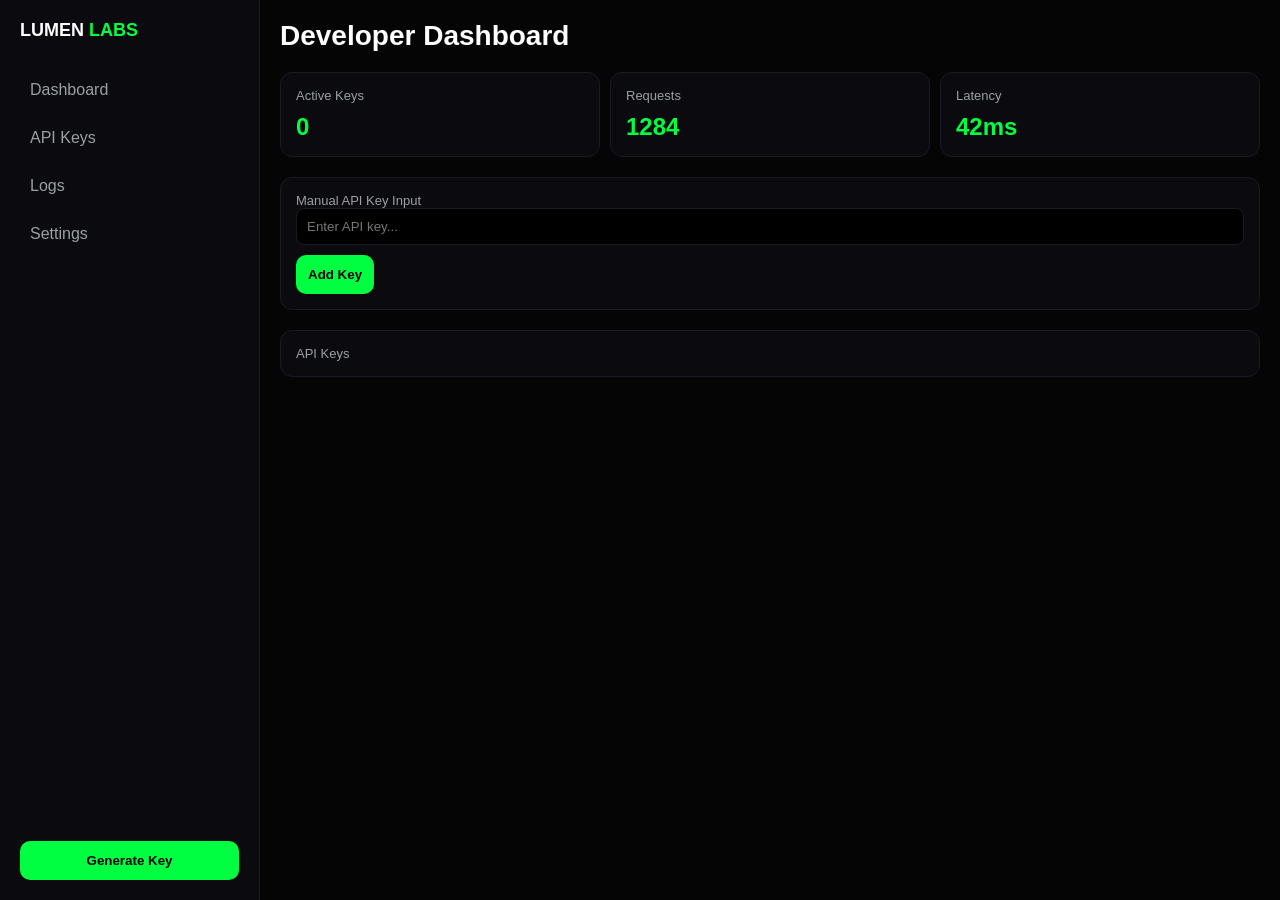
==== commit c1d777da: "Update index.html" ====
--- a/index.html
+++ b/index.html
@@ -1,243 +1,225 @@
 <!DOCTYPE html>
-<html lang="ru">
+<html lang="en">
 <head>
 <meta charset="UTF-8" />
-<meta name="viewport" content="width=device-width, initial-scale=1.0" />
-<title>Lumen Labs | Bottle-1 Nano AI Ecosystem</title>
-<link href="https://fonts.googleapis.com/css2?family=Inter:wght@400;600;700;800;900&family=Fira+Code:wght@400;500&display=swap" rel="stylesheet">
+<meta name="viewport" content="width=device-width, initial-scale=1.0"/>
+<title>LumenLabs | Bottle-1</title>
 
 <style>
 :root{
-  --primary:#00ff41;
-  --bg:#010101;
-  --surface:#0a0a0c;
-  --card:#0f0f12;
-  --text:#fff;
-  --dim:#9aa0a6;
-  --border:#1f1f25;
-  --glow:0 0 25px rgba(0,255,65,.25);
-  --radius:18px;
-}
-
-*{margin:0;padding:0;box-sizing:border-box}
+  --bg:#050505;
+  --panel:#0b0b0f;
+  --border:#1a1a22;
+  --text:#ffffff;
+  --muted:#9aa0a6;
+  --green:#00ff41;
+}
+
+*{margin:0;padding:0;box-sizing:border-box;font-family:Inter,Arial,sans-serif;}
 
 body{
-  font-family:Inter,sans-serif;
-  background:radial-gradient(circle at 30% 20%,rgba(0,255,65,.06),transparent 50%),var(--bg);
+  background:var(--bg);
   color:var(--text);
-  overflow-x:hidden;
-}
-
-.container{max-width:1100px;margin:auto;padding:0 20px}
-
-header{
-  position:fixed;
-  top:0;
-  width:100%;
-  z-index:1000;
-  background:rgba(1,1,1,.7);
-  backdrop-filter:blur(16px);
-  border-bottom:1px solid var(--border);
-}
-
-header .container{
-  display:flex;
-  justify-content:space-between;
-  align-items:center;
-  padding:16px 0;
+  height:100vh;
+  display:flex;
+}
+
+/* SIDEBAR */
+.sidebar{
+  width:260px;
+  background:var(--panel);
+  border-right:1px solid var(--border);
+  padding:20px;
+  display:flex;
+  flex-direction:column;
 }
 
 .logo{
+  font-size:18px;
   font-weight:900;
-  font-size:20px;
+}
+
+.logo span{color:var(--green)}
+
+.nav{
+  margin-top:30px;
+  display:flex;
+  flex-direction:column;
+  gap:10px;
+}
+
+.nav div{
+  padding:10px;
+  color:var(--muted);
+  cursor:pointer;
+  border-radius:8px;
+}
+
+.nav div:hover{
+  background:#111;
   color:#fff;
-  text-decoration:none;
-}
-
-.logo span{color:var(--primary)}
-
-nav a{
-  color:var(--dim);
-  margin-left:18px;
-  text-decoration:none;
-  font-size:13px;
-}
-
-nav a:hover{color:var(--primary)}
-
-.hero{
-  padding:160px 0 60px;
-  text-align:center;
-}
-
-h1{
-  font-size:clamp(42px,7vw,86px);
-  letter-spacing:-2px;
-}
-
-.hero p{
-  color:var(--dim);
-  max-width:720px;
-  margin:18px auto;
 }
 
 .btn{
-  padding:14px 22px;
-  border-radius:12px;
+  margin-top:auto;
+  padding:12px;
+  background:var(--green);
+  color:#000;
   font-weight:700;
   border:none;
+  border-radius:10px;
   cursor:pointer;
-  transition:.25s;
-}
-
-.btn-primary{
-  background:var(--primary);
-  color:#000;
-}
-
-.btn-outline{
-  background:transparent;
+}
+
+/* MAIN */
+.main{
+  flex:1;
+  padding:20px;
+  overflow:auto;
+}
+
+h1{
+  font-size:28px;
+  margin-bottom:20px;
+}
+
+.grid{
+  display:grid;
+  grid-template-columns:repeat(3,1fr);
+  gap:10px;
+}
+
+.card{
+  background:var(--panel);
+  border:1px solid var(--border);
+  padding:15px;
+  border-radius:12px;
+}
+
+.card p{
+  color:var(--muted);
+  font-size:13px;
+}
+
+.card h2{
+  margin-top:10px;
+  color:var(--green);
+}
+
+.section{
+  margin-top:20px;
+  background:var(--panel);
+  border:1px solid var(--border);
+  padding:15px;
+  border-radius:12px;
+}
+
+input{
+  width:100%;
+  padding:10px;
+  background:#000;
   border:1px solid var(--border);
   color:#fff;
-}
-
-.btn:hover{
-  transform:translateY(-3px);
-  box-shadow:var(--glow);
-}
-
-.console{
-  margin-top:40px;
-  display:grid;
-  grid-template-columns:1.2fr .8fr;
-  gap:24px;
-}
+  border-radius:8px;
+}
+
+.key-item{
+  display:flex;
+  justify-content:space-between;
+  padding:8px;
+  border-bottom:1px solid #111;
+  font-family:monospace;
+  font-size:12px;
+}
+
+.green{color:var(--green)}
 
 @media(max-width:900px){
-  .console{grid-template-columns:1fr}
-}
-
-.box{
-  background:var(--card);
-  border:1px solid var(--border);
-  border-radius:22px;
-  padding:24px;
-}
-
-#keyDisplay{
-  display:none;
-  font-family:"Fira Code",monospace;
-  background:#000;
-  padding:14px;
-  border-radius:10px;
-  border:1px dashed var(--primary);
-  color:var(--primary);
-  margin:12px 0;
-  word-break:break-all;
-}
-
-#dbLog{
-  margin-top:12px;
-  font-family:"Fira Code",monospace;
-  font-size:12px;
-  color:#777;
-  max-height:200px;
-  overflow:auto;
-  border-left:2px solid var(--border);
-  padding-left:10px;
-}
-
-footer{
-  text-align:center;
-  padding:50px 0;
-  color:#333;
-  border-top:1px solid var(--border);
-  margin-top:60px;
+  .grid{grid-template-columns:1fr;}
+  .sidebar{display:none;}
 }
 </style>
 </head>
-
 <body>
 
-<header>
-  <div class="container">
-    <a class="logo">LUMEN<span>LABS</span></a>
-    <nav>
-      <a href="#console">Console</a>
-      <a href="#ecosystem">Services</a>
-    </nav>
-  </div>
-</header>
-
-<section class="hero">
-  <div class="container">
-    <h1>Bottle-1 Nano</h1>
-    <p>AI ecosystem for education and developer tools.</p>
-    <div>
-      <a href="#console" class="btn btn-primary">Generate API Key</a>
-      <a href="#console" class="btn btn-outline">Open Console</a>
-    </div>
-
-    <div class="console" id="console">
-
-      <div class="box">
-        <h3>API Console</h3>
-        <p style="color:#777;font-size:13px">Generate secure API keys</p>
-
-        <div id="keyDisplay"></div>
-        <button class="btn btn-primary" onclick="generateKey()">Generate Key</button>
-
-        <button class="btn btn-outline" onclick="clearDB()" style="margin-left:8px">Clear DB</button>
-
-        <div id="dbLog"></div>
-      </div>
-
-      <div class="box">
-        <h3>System</h3>
-        <p style="color:#888">LocalStorage DB simulation active</p>
-      </div>
-
-    </div>
-  </div>
-</section>
-
-<footer>
-  © 2026 Lumen Labs
-</footer>
+<div class="sidebar">
+  <div class="logo">LUMEN <span>LABS</span></div>
+
+  <div class="nav">
+    <div>Dashboard</div>
+    <div>API Keys</div>
+    <div>Logs</div>
+    <div>Settings</div>
+  </div>
+
+  <button class="btn" onclick="generateKey()">Generate Key</button>
+</div>
+
+<div class="main">
+  <h1>Developer Dashboard</h1>
+
+  <div class="grid">
+    <div class="card">
+      <p>Active Keys</p>
+      <h2 id="keyCount">0</h2>
+    </div>
+
+    <div class="card">
+      <p>Requests</p>
+      <h2>1284</h2>
+    </div>
+
+    <div class="card">
+      <p>Latency</p>
+      <h2>42ms</h2>
+    </div>
+  </div>
+
+  <div class="section">
+    <p style="color:#9aa0a6;font-size:13px">Manual API Key Input</p>
+    <input id="manualKey" placeholder="Enter API key..." />
+    <button class="btn" style="margin-top:10px" onclick="addManualKey()">Add Key</button>
+  </div>
+
+  <div class="section">
+    <p style="color:#9aa0a6;font-size:13px">API Keys</p>
+    <div id="list"></div>
+  </div>
+</div>
 
 <script>
+let keys=[];
+
 function generateKey(){
   const chars="ABCDEFGHJKLMNPQRSTUVWXYZ23456789";
-  let key="lm_";
-  for(let i=0;i<12;i++) key+=chars[Math.floor(Math.random()*chars.length)];
-  key+="_v1";
-
-  const display=document.getElementById("keyDisplay");
-  display.style.display="block";
-  display.innerText=key;
-
-  let db=JSON.parse(localStorage.getItem("lumen_db")||"[]");
-  db.push({key,time:new Date().toLocaleTimeString()});
-  localStorage.setItem("lumen_db",JSON.stringify(db));
-
-  renderDB();
-}
-
-function renderDB(){
-  const log=document.getElementById("dbLog");
-  let db=JSON.parse(localStorage.getItem("lumen_db")||"[]");
-
-  if(!db.length){
-    log.innerHTML="No records";
-    return;
-  }
-
-  log.innerHTML=db.slice().reverse().map(i=>
-    `[${i.time}] KEY=${i.key}`
-  ).join("<br>");
-}
-
-function clearDB(){
-  localStorage.removeItem("lumen_db");
-  document.getElementById("keyDisplay").style.display="none";
-  ren
+  let k="ll_";
+  for(let i=0;i<16;i++) k+=chars[Math.floor(Math.random()*chars.length)];
+
+  keys.unshift({value:k,time:new Date().toLocaleTimeString()});
+  update();
+}
+
+function addManualKey(){
+  const input=document.getElementById("manualKey");
+  if(!input.value) return;
+
+  keys.unshift({value:input.value,time:new Date().toLocaleTimeString()});
+  input.value="";
+  update();
+}
+
+function update(){
+  document.getElementById("keyCount").innerText=keys.length;
+
+  const list=document.getElementById("list");
+  list.innerHTML=keys.map(k=>`
+    <div class="key-item">
+      <span class="green">${k.value}</span>
+      <span>${k.time}</span>
+    </div>
+  `).join("");
+}
+</script>
+
+</body>
+</html>
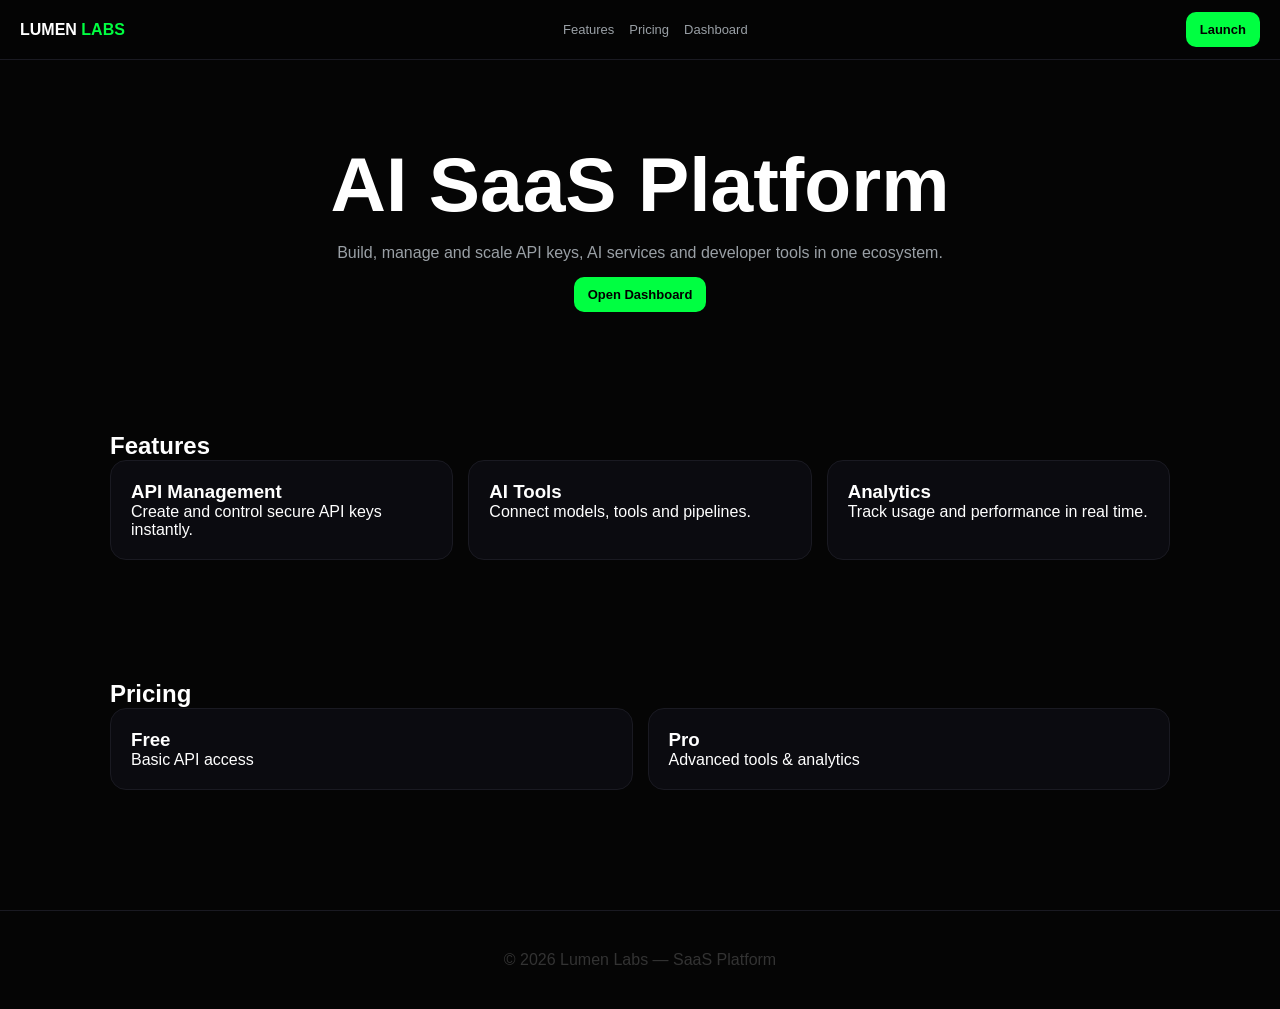
==== commit 6be28ec4: "Update index.html" ====
--- a/index.html
+++ b/index.html
@@ -3,111 +3,120 @@
 <head>
 <meta charset="UTF-8" />
 <meta name="viewport" content="width=device-width, initial-scale=1.0"/>
-<title>LumenLabs | Bottle-1</title>
+<title>Lumen Labs — SaaS Platform</title>
 
 <style>
 :root{
   --bg:#050505;
-  --panel:#0b0b0f;
+  --panel:#0b0b10;
   --border:#1a1a22;
   --text:#ffffff;
   --muted:#9aa0a6;
   --green:#00ff41;
-}
-
-*{margin:0;padding:0;box-sizing:border-box;font-family:Inter,Arial,sans-serif;}
-
-body{
-  background:var(--bg);
-  color:var(--text);
-  height:100vh;
+  --blue:#4da3ff;
+}
+
+*{margin:0;padding:0;box-sizing:border-box;font-family:Inter,Arial;}
+body{background:var(--bg);color:var(--text);overflow-x:hidden;}
+
+a{color:inherit;text-decoration:none;}
+
+/* NAV */
+.navbar{
+  position:fixed;
+  top:0;left:0;right:0;
+  height:60px;
   display:flex;
-}
-
-/* SIDEBAR */
-.sidebar{
-  width:260px;
-  background:var(--panel);
-  border-right:1px solid var(--border);
-  padding:20px;
-  display:flex;
-  flex-direction:column;
-}
-
-.logo{
-  font-size:18px;
-  font-weight:900;
-}
-
-.logo span{color:var(--green)}
-
-.nav{
-  margin-top:30px;
-  display:flex;
-  flex-direction:column;
-  gap:10px;
-}
-
-.nav div{
-  padding:10px;
-  color:var(--muted);
+  justify-content:space-between;
+  align-items:center;
+  padding:0 20px;
+  background:rgba(5,5,5,.7);
+  backdrop-filter:blur(10px);
+  border-bottom:1px solid var(--border);
+  z-index:1000;
+}
+
+.logo{font-weight:900;}
+.logo span{color:var(--green);}
+
+.nav-links{display:flex;gap:15px;font-size:13px;color:var(--muted);}
+.nav-links a:hover{color:#fff;}
+
+.btn{
+  padding:10px 14px;
+  border-radius:10px;
+  border:1px solid var(--border);
   cursor:pointer;
-  border-radius:8px;
-}
-
-.nav div:hover{
-  background:#111;
-  color:#fff;
-}
-
-.btn{
-  margin-top:auto;
-  padding:12px;
+  font-weight:700;
+  font-size:13px;
+}
+.btn-primary{
   background:var(--green);
   color:#000;
-  font-weight:700;
   border:none;
-  border-radius:10px;
-  cursor:pointer;
-}
-
-/* MAIN */
-.main{
-  flex:1;
+}
+
+/* HERO */
+.hero{
+  padding:140px 20px 60px;
+  text-align:center;
+}
+.hero h1{
+  font-size:clamp(40px,6vw,80px);
+}
+.hero p{
+  color:var(--muted);
+  max-width:700px;
+  margin:15px auto;
+}
+
+/* SECTION */
+.section{
+  padding:60px 20px;
+  max-width:1100px;
+  margin:auto;
+}
+
+.grid{
+  display:grid;
+  grid-template-columns:repeat(auto-fit,minmax(250px,1fr));
+  gap:15px;
+}
+
+.card{
+  background:var(--panel);
+  border:1px solid var(--border);
   padding:20px;
-  overflow:auto;
-}
-
-h1{
-  font-size:28px;
-  margin-bottom:20px;
-}
-
-.grid{
+  border-radius:16px;
+  transition:.2s;
+}
+.card:hover{transform:translateY(-4px);border-color:var(--green);}
+
+/* DASHBOARD */
+.dashboard{
+  display:none;
+  padding:80px 20px;
+  max-width:1100px;
+  margin:auto;
+}
+
+.stats{
   display:grid;
   grid-template-columns:repeat(3,1fr);
   gap:10px;
-}
-
-.card{
+  margin-bottom:20px;
+}
+
+.stat{
   background:var(--panel);
   border:1px solid var(--border);
   padding:15px;
   border-radius:12px;
 }
 
-.card p{
-  color:var(--muted);
-  font-size:13px;
-}
-
-.card h2{
-  margin-top:10px;
-  color:var(--green);
-}
-
-.section{
-  margin-top:20px;
+.stat h2{color:var(--green);}
+
+.console{
   background:var(--panel);
   border:1px solid var(--border);
   padding:15px;
@@ -117,13 +126,14 @@
 input{
   width:100%;
   padding:10px;
+  margin-top:10px;
   background:#000;
   border:1px solid var(--border);
   color:#fff;
   border-radius:8px;
 }
 
-.key-item{
+.key{
   display:flex;
   justify-content:space-between;
   padding:8px;
@@ -132,63 +142,121 @@
   font-size:12px;
 }
 
-.green{color:var(--green)}
-
-@media(max-width:900px){
-  .grid{grid-template-columns:1fr;}
-  .sidebar{display:none;}
-}
+.green{color:var(--green);}
+
+/* FOOTER */
+footer{
+  text-align:center;
+  padding:40px;
+  color:#333;
+  border-top:1px solid var(--border);
+  margin-top:60px;
+}
+
 </style>
 </head>
+
 <body>
 
-<div class="sidebar">
+<!-- NAV -->
+<div class="navbar">
   <div class="logo">LUMEN <span>LABS</span></div>
 
-  <div class="nav">
-    <div>Dashboard</div>
-    <div>API Keys</div>
-    <div>Logs</div>
-    <div>Settings</div>
-  </div>
-
-  <button class="btn" onclick="generateKey()">Generate Key</button>
-</div>
-
-<div class="main">
-  <h1>Developer Dashboard</h1>
-
+  <div class="nav-links">
+    <a href="#features">Features</a>
+    <a href="#pricing">Pricing</a>
+    <a href="#dashboard" onclick="openDash()">Dashboard</a>
+  </div>
+
+  <button class="btn btn-primary" onclick="openDash()">Launch</button>
+</div>
+
+<!-- HERO -->
+<div class="hero">
+  <h1>AI SaaS Platform</h1>
+  <p>Build, manage and scale API keys, AI services and developer tools in one ecosystem.</p>
+  <button class="btn btn-primary" onclick="openDash()">Open Dashboard</button>
+</div>
+
+<!-- FEATURES -->
+<div class="section" id="features">
+  <h2>Features</h2>
   <div class="grid">
     <div class="card">
-      <p>Active Keys</p>
-      <h2 id="keyCount">0</h2>
-    </div>
-
-    <div class="card">
+      <h3>API Management</h3>
+      <p>Create and control secure API keys instantly.</p>
+    </div>
+    <div class="card">
+      <h3>AI Tools</h3>
+      <p>Connect models, tools and pipelines.</p>
+    </div>
+    <div class="card">
+      <h3>Analytics</h3>
+      <p>Track usage and performance in real time.</p>
+    </div>
+  </div>
+</div>
+
+<!-- PRICING -->
+<div class="section" id="pricing">
+  <h2>Pricing</h2>
+  <div class="grid">
+    <div class="card">
+      <h3>Free</h3>
+      <p>Basic API access</p>
+    </div>
+    <div class="card">
+      <h3>Pro</h3>
+      <p>Advanced tools & analytics</p>
+    </div>
+  </div>
+</div>
+
+<!-- DASHBOARD -->
+<div class="dashboard" id="dashboard">
+
+  <h2>Developer Dashboard</h2>
+
+  <div class="stats">
+    <div class="stat">
+      <p>Keys</p>
+      <h2 id="count">0</h2>
+    </div>
+    <div class="stat">
       <p>Requests</p>
       <h2>1284</h2>
     </div>
-
-    <div class="card">
-      <p>Latency</p>
-      <h2>42ms</h2>
-    </div>
-  </div>
-
-  <div class="section">
-    <p style="color:#9aa0a6;font-size:13px">Manual API Key Input</p>
-    <input id="manualKey" placeholder="Enter API key..." />
-    <button class="btn" style="margin-top:10px" onclick="addManualKey()">Add Key</button>
-  </div>
-
-  <div class="section">
-    <p style="color:#9aa0a6;font-size:13px">API Keys</p>
-    <div id="list"></div>
-  </div>
-</div>
+    <div class="stat">
+      <p>Status</p>
+      <h2>Active</h2>
+    </div>
+  </div>
+
+  <div class="console">
+    <h3>API Keys Console</h3>
+
+    <input id="input" placeholder="Enter API key" />
+    <button class="btn btn-primary" onclick="addKey()">Add Key</button>
+    <button class="btn" onclick="generateKey()">Generate</button>
+
+    <div id="list" style="margin-top:15px"></div>
+  </div>
+
+</div>
+
+<footer>
+  © 2026 Lumen Labs — SaaS Platform
+</footer>
 
 <script>
 let keys=[];
+
+function openDash(){
+  document.querySelector('.hero').style.display='none';
+  document.querySelector('#features').style.display='none';
+  document.querySelector('#pricing').style.display='none';
+  document.querySelector('#dashboard').style.display='block';
+}
 
 function generateKey(){
   const chars="ABCDEFGHJKLMNPQRSTUVWXYZ23456789";
@@ -199,27 +267,21 @@
   update();
 }
 
-function addManualKey(){
-  const input=document.getElementById("manualKey");
-  if(!input.value) return;
-
-  keys.unshift({value:input.value,time:new Date().toLocaleTimeString()});
-  input.value="";
+function addKey(){
+  const v=document.getElementById('input').value;
+  if(!v)return;
+
+  keys.unshift({value:v,time:new Date().toLocaleTimeString()});
+  document.getElementById('input').value="";
   update();
 }
 
 function update(){
-  document.getElementById("keyCount").innerText=keys.length;
-
-  const list=document.getElementById("list");
-  list.innerHTML=keys.map(k=>`
-    <div class="key-item">
-      <span class="green">${k.value}</span>
+  document.getElementById('count').innerText=keys.length;
+
+  document.getElementById('list').innerHTML=
+  keys.map(k=>`
+    <div class='key'>
+      <span class='green'>${k.value}</span>
       <span>${k.time}</span>
     </div>
-  `).join("");
-}
-</script>
-
-</body>
-</html>
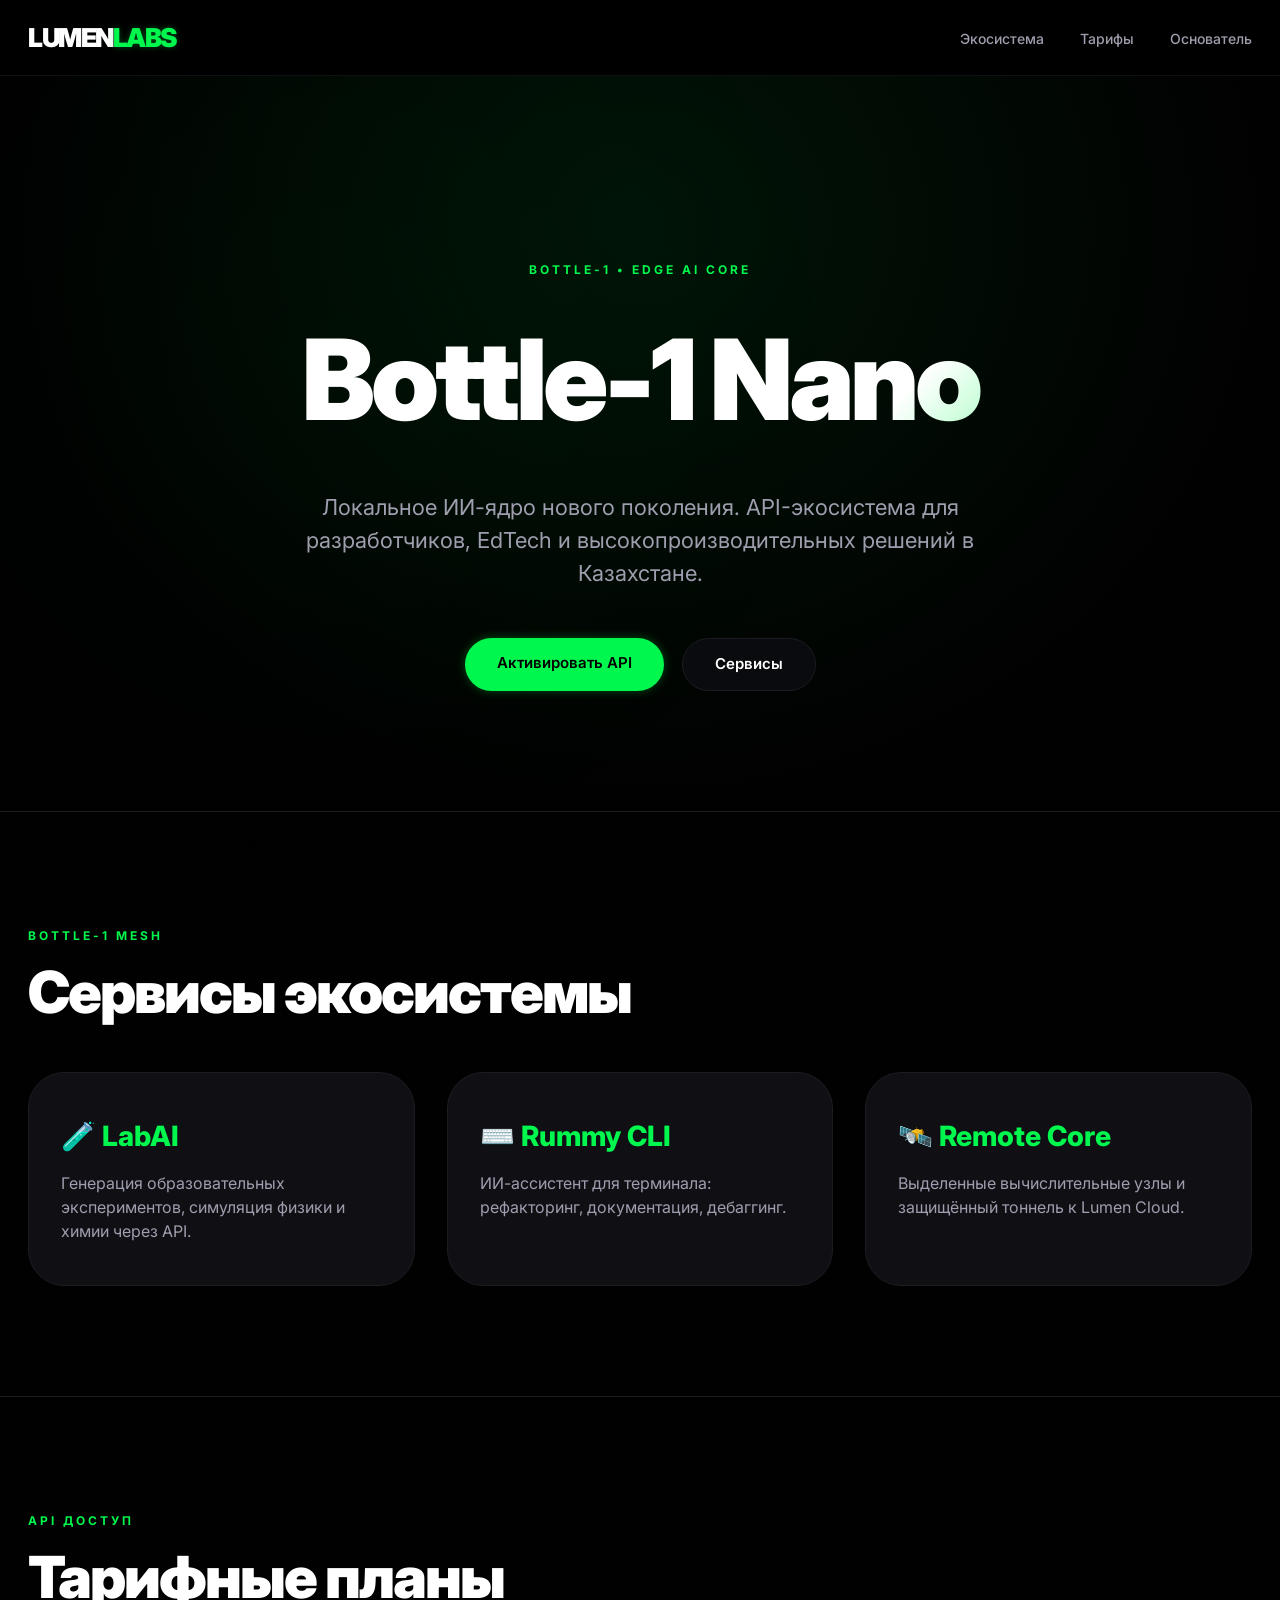
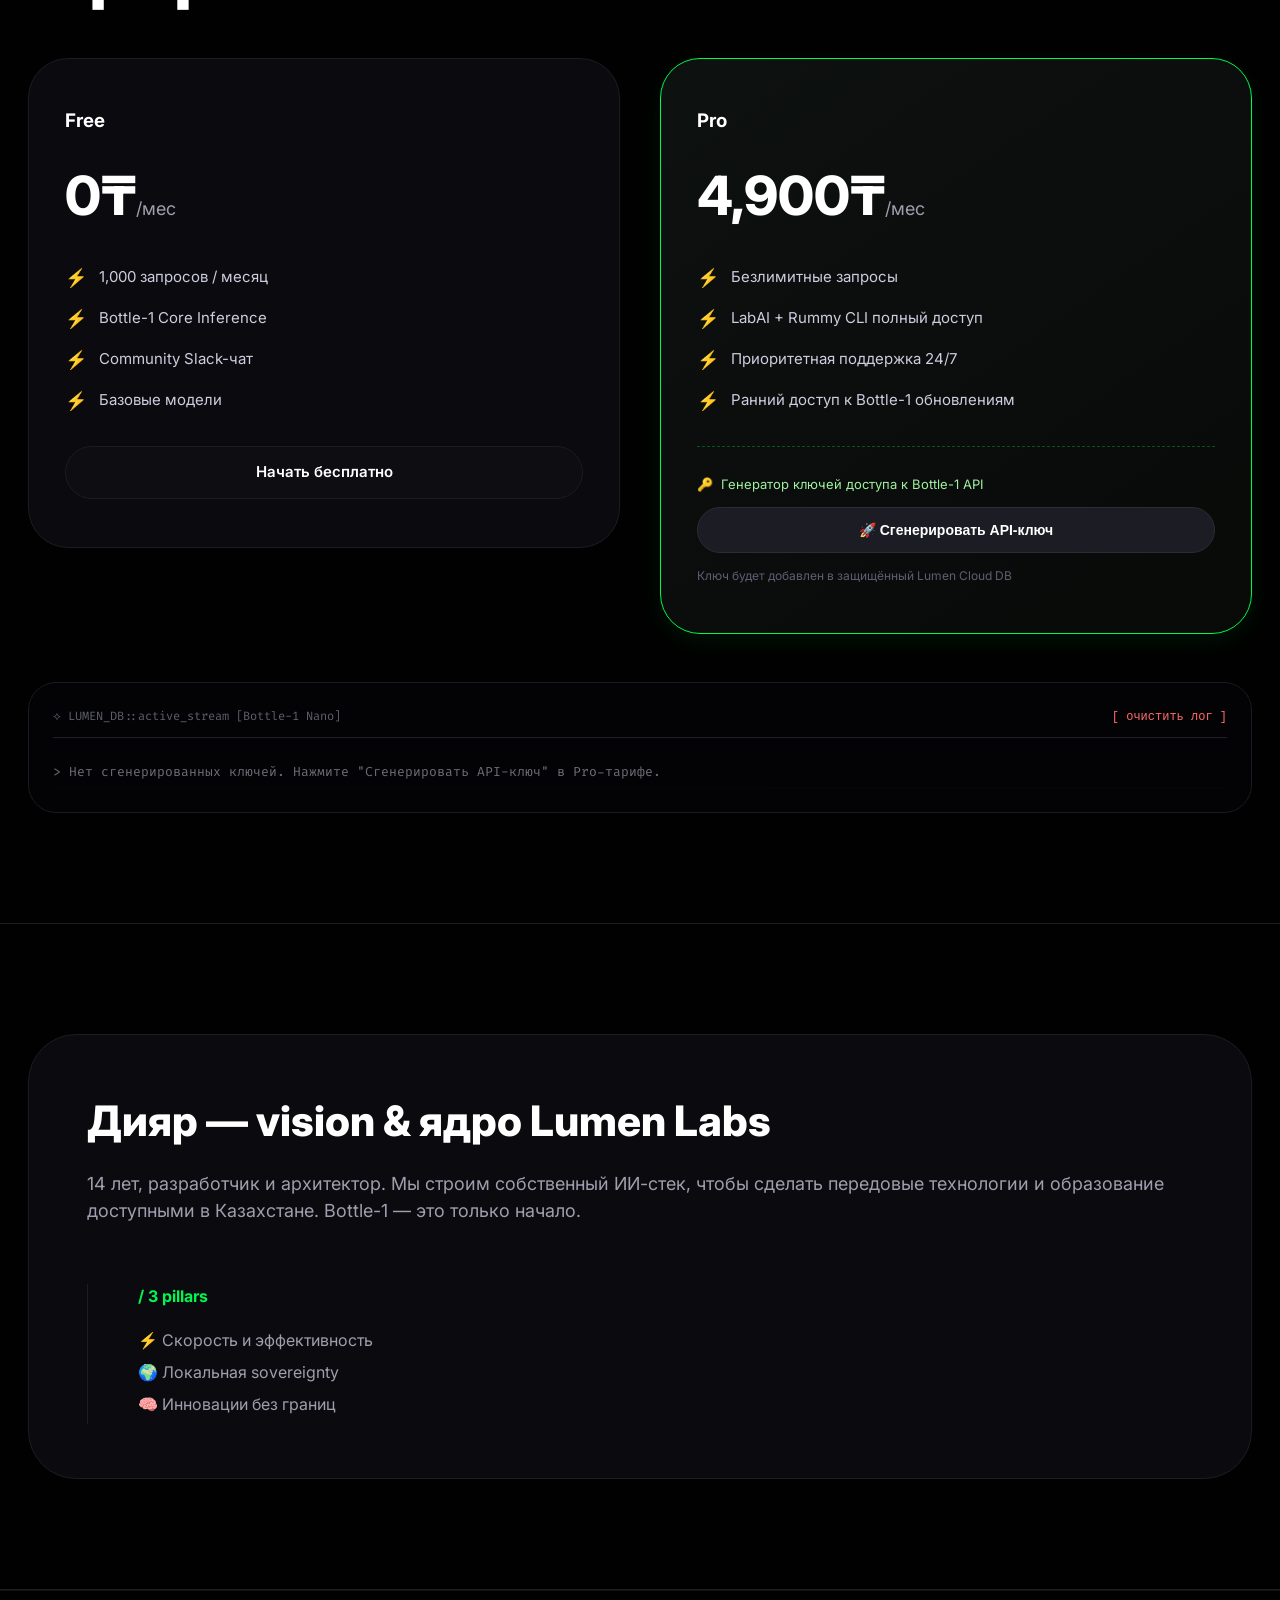
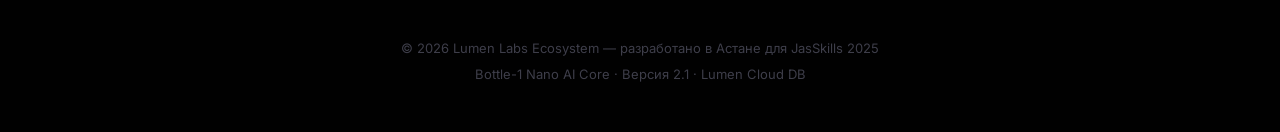
==== commit 2d48ff1d: "Update index.html" ====
--- a/index.html
+++ b/index.html
@@ -1,287 +1,666 @@
 <!DOCTYPE html>
-<html lang="en">
+<html lang="ru">
 <head>
-<meta charset="UTF-8" />
-<meta name="viewport" content="width=device-width, initial-scale=1.0"/>
-<title>Lumen Labs — SaaS Platform</title>
-
-<style>
-:root{
-  --bg:#050505;
-  --panel:#0b0b10;
-  --border:#1a1a22;
-  --text:#ffffff;
-  --muted:#9aa0a6;
-  --green:#00ff41;
-  --blue:#4da3ff;
-}
-
-*{margin:0;padding:0;box-sizing:border-box;font-family:Inter,Arial;}
-body{background:var(--bg);color:var(--text);overflow-x:hidden;}
-
-a{color:inherit;text-decoration:none;}
-
-/* NAV */
-.navbar{
-  position:fixed;
-  top:0;left:0;right:0;
-  height:60px;
-  display:flex;
-  justify-content:space-between;
-  align-items:center;
-  padding:0 20px;
-  background:rgba(5,5,5,.7);
-  backdrop-filter:blur(10px);
-  border-bottom:1px solid var(--border);
-  z-index:1000;
-}
-
-.logo{font-weight:900;}
-.logo span{color:var(--green);}
-
-.nav-links{display:flex;gap:15px;font-size:13px;color:var(--muted);}
-.nav-links a:hover{color:#fff;}
-
-.btn{
-  padding:10px 14px;
-  border-radius:10px;
-  border:1px solid var(--border);
-  cursor:pointer;
-  font-weight:700;
-  font-size:13px;
-}
-.btn-primary{
-  background:var(--green);
-  color:#000;
-  border:none;
-}
-
-/* HERO */
-.hero{
-  padding:140px 20px 60px;
-  text-align:center;
-}
-.hero h1{
-  font-size:clamp(40px,6vw,80px);
-}
-.hero p{
-  color:var(--muted);
-  max-width:700px;
-  margin:15px auto;
-}
-
-/* SECTION */
-.section{
-  padding:60px 20px;
-  max-width:1100px;
-  margin:auto;
-}
-
-.grid{
-  display:grid;
-  grid-template-columns:repeat(auto-fit,minmax(250px,1fr));
-  gap:15px;
-}
-
-.card{
-  background:var(--panel);
-  border:1px solid var(--border);
-  padding:20px;
-  border-radius:16px;
-  transition:.2s;
-}
-.card:hover{transform:translateY(-4px);border-color:var(--green);}
-
-/* DASHBOARD */
-.dashboard{
-  display:none;
-  padding:80px 20px;
-  max-width:1100px;
-  margin:auto;
-}
-
-.stats{
-  display:grid;
-  grid-template-columns:repeat(3,1fr);
-  gap:10px;
-  margin-bottom:20px;
-}
-
-.stat{
-  background:var(--panel);
-  border:1px solid var(--border);
-  padding:15px;
-  border-radius:12px;
-}
-
-.stat h2{color:var(--green);}
-
-.console{
-  background:var(--panel);
-  border:1px solid var(--border);
-  padding:15px;
-  border-radius:12px;
-}
-
-input{
-  width:100%;
-  padding:10px;
-  margin-top:10px;
-  background:#000;
-  border:1px solid var(--border);
-  color:#fff;
-  border-radius:8px;
-}
-
-.key{
-  display:flex;
-  justify-content:space-between;
-  padding:8px;
-  border-bottom:1px solid #111;
-  font-family:monospace;
-  font-size:12px;
-}
-
-.green{color:var(--green);}
-
-/* FOOTER */
-footer{
-  text-align:center;
-  padding:40px;
-  color:#333;
-  border-top:1px solid var(--border);
-  margin-top:60px;
-}
-
-</style>
+    <meta charset="UTF-8">
+    <meta name="viewport" content="width=device-width, initial-scale=1.0, viewport-fit=cover">
+    <title>Lumen Labs | Bottle-1 Nano AI Ecosystem</title>
+    <link href="https://fonts.googleapis.com/css2?family=Inter:opsz,wght@14..32,300;14..32,400;14..32,600;14..32,700;14..32,800;14..32,900&family=Fira+Code:wght@400;500;600&display=swap" rel="stylesheet">
+    <style>
+        * {
+            margin: 0;
+            padding: 0;
+            box-sizing: border-box;
+        }
+
+        body {
+            background-color: #010101;
+            font-family: 'Inter', sans-serif;
+            color: #ffffff;
+            line-height: 1.5;
+            overflow-x: hidden;
+        }
+
+        :root {
+            --primary: #00f74d;
+            --primary-glow: rgba(0, 247, 77, 0.25);
+            --bg-elevated: #0b0b0f;
+            --card-bg: #0f0f14;
+            --border-subtle: #1c1c22;
+            --text-dim: #9e9eae;
+            --transition-smooth: all 0.25s cubic-bezier(0.2, 0.9, 0.4, 1.1);
+        }
+
+        /* canvas-like background */
+        .noise-bg {
+            position: fixed;
+            top: 0;
+            left: 0;
+            width: 100%;
+            height: 100%;
+            pointer-events: none;
+            z-index: 0;
+            background-image: radial-gradient(circle at 25% 40%, rgba(0,247,77,0.02) 0%, transparent 50%);
+        }
+
+        .container {
+            max-width: 1280px;
+            margin: 0 auto;
+            padding: 0 28px;
+            position: relative;
+            z-index: 2;
+        }
+
+        /* HEADER — clean & minimal */
+        header {
+            position: sticky;
+            top: 0;
+            z-index: 100;
+            backdrop-filter: blur(16px);
+            background: rgba(1, 1, 1, 0.65);
+            border-bottom: 1px solid rgba(28, 28, 34, 0.6);
+            padding: 18px 0;
+        }
+
+        .header-flex {
+            display: flex;
+            justify-content: space-between;
+            align-items: center;
+        }
+
+        .logo {
+            font-size: 26px;
+            font-weight: 900;
+            letter-spacing: -1.5px;
+            text-decoration: none;
+            color: white;
+            transition: var(--transition-smooth);
+        }
+
+        .logo span {
+            color: var(--primary);
+            text-shadow: 0 0 6px rgba(0,247,77,0.3);
+        }
+
+        nav ul {
+            display: flex;
+            gap: 36px;
+            list-style: none;
+        }
+
+        nav a {
+            text-decoration: none;
+            font-size: 14px;
+            font-weight: 500;
+            color: var(--text-dim);
+            transition: 0.2s;
+        }
+
+        nav a:hover {
+            color: var(--primary);
+        }
+
+        /* section spacing */
+        section {
+            padding: 110px 0;
+            border-bottom: 1px solid var(--border-subtle);
+        }
+
+        .section-label {
+            color: var(--primary);
+            font-weight: 700;
+            font-size: 12px;
+            text-transform: uppercase;
+            letter-spacing: 3px;
+            margin-bottom: 16px;
+            display: inline-block;
+        }
+
+        .section-title {
+            font-size: clamp(36px, 6vw, 58px);
+            font-weight: 900;
+            letter-spacing: -2px;
+            line-height: 1.1;
+            margin-bottom: 48px;
+        }
+
+        /* hero */
+        .hero {
+            padding: 180px 0 120px;
+            text-align: center;
+            background: radial-gradient(ellipse at 50% 20%, rgba(0,247,77,0.08) 0%, transparent 70%);
+        }
+
+        h1 {
+            font-size: clamp(52px, 10vw, 112px);
+            font-weight: 900;
+            letter-spacing: -4px;
+            margin-bottom: 28px;
+            background: linear-gradient(135deg, #FFFFFF 70%, #00f74d);
+            background-clip: text;
+            -webkit-background-clip: text;
+            color: transparent;
+        }
+
+        .hero-p {
+            font-size: clamp(18px, 2.2vw, 22px);
+            color: var(--text-dim);
+            max-width: 700px;
+            margin: 0 auto 48px;
+        }
+
+        /* buttons */
+        .btn-group {
+            display: flex;
+            gap: 18px;
+            justify-content: center;
+            flex-wrap: wrap;
+        }
+
+        .btn {
+            display: inline-block;
+            padding: 14px 32px;
+            border-radius: 40px;
+            font-weight: 600;
+            text-decoration: none;
+            transition: 0.2s;
+            font-size: 15px;
+            cursor: pointer;
+            border: none;
+        }
+
+        .btn-primary {
+            background: var(--primary);
+            color: #000000;
+            box-shadow: 0 0 10px rgba(0,247,77,0.3);
+        }
+
+        .btn-primary:hover {
+            transform: scale(1.02);
+            box-shadow: 0 0 22px var(--primary-glow);
+            background: #00ff55;
+        }
+
+        .btn-outline {
+            border: 1px solid var(--border-subtle);
+            background: rgba(15,15,20,0.7);
+            color: white;
+            backdrop-filter: blur(4px);
+        }
+
+        .btn-outline:hover {
+            border-color: var(--primary);
+            color: var(--primary);
+        }
+
+        /* карточки экосистемы */
+        .grid {
+            display: grid;
+            grid-template-columns: repeat(auto-fit, minmax(300px, 1fr));
+            gap: 32px;
+        }
+
+        .card {
+            background: var(--card-bg);
+            border: 1px solid var(--border-subtle);
+            border-radius: 36px;
+            padding: 42px 32px;
+            transition: all 0.3s ease;
+        }
+
+        .card:hover {
+            border-color: var(--primary);
+            transform: translateY(-6px);
+            background: #111116;
+            box-shadow: 0 20px 35px -12px rgba(0,0,0,0.6);
+        }
+
+        .card h3 {
+            font-size: 28px;
+            font-weight: 800;
+            margin-bottom: 14px;
+            color: var(--primary);
+        }
+
+        .card p {
+            color: var(--text-dim);
+            font-size: 16px;
+        }
+
+        /* PRICE CARDS + КЛЮЧЕВОЙ ГЕНЕРАТОР ВНУТРИ PRO */
+        .price-grid {
+            display: grid;
+            grid-template-columns: repeat(auto-fit, minmax(340px, 1fr));
+            gap: 40px;
+            align-items: start;
+        }
+
+        .price-card {
+            background: var(--bg-elevated);
+            border: 1px solid var(--border-subtle);
+            border-radius: 40px;
+            padding: 48px 36px;
+            transition: 0.2s;
+        }
+
+        .price-card.featured {
+            border: 1px solid var(--primary);
+            background: linear-gradient(145deg, #0d1110, #080a08);
+            box-shadow: 0 8px 24px rgba(0,247,77,0.08);
+            position: relative;
+        }
+
+        .price-val {
+            font-size: 54px;
+            font-weight: 800;
+            margin: 20px 0 24px;
+        }
+
+        .price-val span {
+            font-size: 18px;
+            color: var(--text-dim);
+            font-weight: 400;
+        }
+
+        .feature-list {
+            list-style: none;
+            margin: 28px 0 32px;
+        }
+
+        .feature-list li {
+            margin-bottom: 14px;
+            display: flex;
+            align-items: center;
+            gap: 12px;
+            color: #cdcddf;
+            font-size: 15px;
+        }
+
+        .feature-list li::before {
+            content: "⚡";
+            color: var(--primary);
+            font-size: 18px;
+        }
+
+        /* Генератор внутри Pro карточки */
+        .key-generator-module {
+            margin-top: 32px;
+            padding-top: 28px;
+            border-top: 1px dashed rgba(0,247,77,0.3);
+        }
+
+        .api-key-display {
+            background: #020202;
+            border-radius: 20px;
+            padding: 14px 20px;
+            font-family: 'Fira Code', monospace;
+            font-size: 14px;
+            letter-spacing: 0.3px;
+            border: 1px solid #2a2a2a;
+            margin: 18px 0;
+            word-break: break-all;
+            color: #b4ffb4;
+            transition: 0.2s;
+            display: none;
+            box-shadow: inset 0 0 6px rgba(0,0,0,0.8);
+        }
+
+        .api-key-display.active {
+            display: block;
+            border-color: var(--primary);
+        }
+
+        .gen-key-btn {
+            width: 100%;
+            background: #1c1c24;
+            border: 1px solid #2c2c34;
+            padding: 14px;
+            font-weight: 600;
+            border-radius: 34px;
+            color: white;
+            transition: 0.2s;
+            cursor: pointer;
+            font-size: 14px;
+        }
+
+        .gen-key-btn:hover {
+            background: var(--primary);
+            color: #000;
+            border-color: var(--primary);
+        }
+
+        /* DB лог — стильный терминал */
+        .db-console {
+            background: #030305;
+            border-radius: 28px;
+            border: 1px solid #1a1a20;
+            padding: 24px;
+            margin-top: 48px;
+        }
+
+        .log-header {
+            display: flex;
+            justify-content: space-between;
+            align-items: baseline;
+            padding-bottom: 12px;
+            border-bottom: 1px solid #1f1f28;
+            margin-bottom: 18px;
+            font-family: 'Fira Code', monospace;
+            font-size: 12px;
+            color: #5f5f6e;
+        }
+
+        .clear-log {
+            background: none;
+            border: none;
+            color: #ff6b6b;
+            font-size: 12px;
+            font-family: monospace;
+            cursor: pointer;
+            transition: 0.2s;
+        }
+
+        .clear-log:hover {
+            color: #ff3b3b;
+            text-shadow: 0 0 3px rgba(255,50,50,0.5);
+        }
+
+        #dbLog {
+            font-family: 'Fira Code', monospace;
+            font-size: 13px;
+            max-height: 210px;
+            overflow-y: auto;
+            color: #b4b4c0;
+        }
+
+        #dbLog p {
+            padding: 6px 0;
+            border-bottom: 0.5px solid rgba(255,255,255,0.02);
+        }
+
+        .time-stamp {
+            color: #4c9a6e;
+        }
+
+        /* team section */
+        .team-box {
+            background: var(--bg-elevated);
+            border-radius: 48px;
+            border: 1px solid var(--border-subtle);
+            padding: 54px 58px;
+            display: flex;
+            gap: 60px;
+            flex-wrap: wrap;
+        }
+
+        .team-info h3 {
+            font-size: clamp(28px, 4vw, 42px);
+            font-weight: 800;
+            margin-bottom: 18px;
+        }
+
+        .team-values {
+            border-left: 1px solid var(--border-subtle);
+            padding-left: 50px;
+        }
+
+        .team-values p {
+            color: var(--text-dim);
+            margin: 8px 0;
+        }
+
+        footer {
+            padding: 48px 0;
+            text-align: center;
+            color: #3e3e4a;
+            font-size: 13px;
+            border-top: 1px solid #121217;
+        }
+
+        @media (max-width: 880px) {
+            .team-box {
+                flex-direction: column;
+                text-align: center;
+                padding: 38px;
+            }
+            .team-values {
+                border-left: none;
+                border-top: 1px solid #222;
+                padding: 30px 0 0;
+            }
+            nav {
+                display: none;
+            }
+        }
+    </style>
 </head>
-
 <body>
-
-<!-- NAV -->
-<div class="navbar">
-  <div class="logo">LUMEN <span>LABS</span></div>
-
-  <div class="nav-links">
-    <a href="#features">Features</a>
-    <a href="#pricing">Pricing</a>
-    <a href="#dashboard" onclick="openDash()">Dashboard</a>
-  </div>
-
-  <button class="btn btn-primary" onclick="openDash()">Launch</button>
-</div>
-
-<!-- HERO -->
-<div class="hero">
-  <h1>AI SaaS Platform</h1>
-  <p>Build, manage and scale API keys, AI services and developer tools in one ecosystem.</p>
-  <button class="btn btn-primary" onclick="openDash()">Open Dashboard</button>
-</div>
-
-<!-- FEATURES -->
-<div class="section" id="features">
-  <h2>Features</h2>
-  <div class="grid">
-    <div class="card">
-      <h3>API Management</h3>
-      <p>Create and control secure API keys instantly.</p>
+<div class="noise-bg"></div>
+<header>
+    <div class="container header-flex">
+        <a href="#home" class="logo">LUMEN<span>LABS</span></a>
+        <nav>
+            <ul>
+                <li><a href="#ecosystem">Экосистема</a></li>
+                <li><a href="#pricing">Тарифы</a></li>
+                <li><a href="#team">Основатель</a></li>
+            </ul>
+        </nav>
     </div>
-    <div class="card">
-      <h3>AI Tools</h3>
-      <p>Connect models, tools and pipelines.</p>
+</header>
+<main>
+    <section class="hero" id="home">
+        <div class="container">
+            <span class="section-label">Bottle-1 • Edge AI Core</span>
+            <h1>Bottle-1 Nano</h1>
+            <p class="hero-p">Локальное ИИ-ядро нового поколения. API-экосистема для разработчиков, EdTech и высокопроизводительных решений в Казахстане.</p>
+            <div class="btn-group">
+                <a href="#pricing" class="btn btn-primary">Активировать API</a>
+                <a href="#ecosystem" class="btn btn-outline">Сервисы</a>
+            </div>
+        </div>
+    </section>
+
+    <!-- Экосистема -->
+    <section id="ecosystem">
+        <div class="container">
+            <span class="section-label">Bottle-1 Mesh</span>
+            <h2 class="section-title">Сервисы экосистемы</h2>
+            <div class="grid">
+                <div class="card">
+                    <h3>🧪 LabAI</h3>
+                    <p>Генерация образовательных экспериментов, симуляция физики и химии через API.</p>
+                </div>
+                <div class="card">
+                    <h3>⌨️ Rummy CLI</h3>
+                    <p>ИИ-ассистент для терминала: рефакторинг, документация, дебаггинг.</p>
+                </div>
+                <div class="card">
+                    <h3>🛰️ Remote Core</h3>
+                    <p>Выделенные вычислительные узлы и защищённый тоннель к Lumen Cloud.</p>
+                </div>
+            </div>
+        </div>
+    </section>
+
+    <!-- Тарифы + генератор ключей (органично внутри Pro карты) -->
+    <section id="pricing">
+        <div class="container">
+            <span class="section-label">API доступ</span>
+            <h2 class="section-title">Тарифные планы</h2>
+            <div class="price-grid">
+                <!-- Free план -->
+                <div class="price-card">
+                    <h3>Free</h3>
+                    <div class="price-val">0₸<span>/мес</span></div>
+                    <ul class="feature-list">
+                        <li>1,000 запросов / месяц</li>
+                        <li>Bottle-1 Core Inference</li>
+                        <li>Community Slack-чат</li>
+                        <li>Базовые модели</li>
+                    </ul>
+                    <a href="#pricing" class="btn btn-outline" style="width:100%; text-align: center;">Начать бесплатно</a>
+                </div>
+                
+                <!-- Pro план + генератор ключей расположен прямо здесь -->
+                <div class="price-card featured" id="proCard">
+                    <h3>Pro</h3>
+                    <div class="price-val">4,900₸<span>/мес</span></div>
+                    <ul class="feature-list">
+                        <li>Безлимитные запросы</li>
+                        <li>LabAI + Rummy CLI полный доступ</li>
+                        <li>Приоритетная поддержка 24/7</li>
+                        <li>Ранний доступ к Bottle-1 обновлениям</li>
+                    </ul>
+                    <!-- Генератор API ключей — встроен в карточку Pro -->
+                    <div class="key-generator-module">
+                        <div style="font-size: 13px; color: #a0f0a0; margin-bottom: 12px; display: flex; align-items: center; gap: 8px;">
+                            <span>🔑</span> <span>Генератор ключей доступа к Bottle-1 API</span>
+                        </div>
+                        <div id="keyDisplay" class="api-key-display"></div>
+                        <button onclick="generateAndSaveKey()" class="gen-key-btn">🚀 Сгенерировать API-ключ</button>
+                        <p style="font-size: 12px; color: #5e5e72; margin-top: 14px;">Ключ будет добавлен в защищённый Lumen Cloud DB</p>
+                    </div>
+                </div>
+            </div>
+
+            <!-- Лог базы данных — эстетичная консоль -->
+            <div class="db-console">
+                <div class="log-header">
+                    <span>⟡ LUMEN_DB::active_stream [Bottle-1 Nano]</span>
+                    <button onclick="clearDB()" class="clear-log">[ очистить лог ]</button>
+                </div>
+                <div id="dbLog">> Ожидание генерации ключей...</div>
+            </div>
+        </div>
+    </section>
+
+    <!-- Команда -->
+    <section id="team">
+        <div class="container">
+            <div class="team-box">
+                <div class="team-info">
+                    <h3>Дияр — vision & ядро Lumen Labs</h3>
+                    <p style="color: var(--text-dim); font-size: 18px; font-weight: 400;">14 лет, разработчик и архитектор. Мы строим собственный ИИ-стек, чтобы сделать передовые технологии и образование доступными в Казахстане. Bottle-1 — это только начало.</p>
+                </div>
+                <div class="team-values">
+                    <h4 style="color: var(--primary); margin-bottom: 20px;">/ 3 pillars</h4>
+                    <p>⚡ Скорость и эффективность</p>
+                    <p>🌍 Локальная sovereignty</p>
+                    <p>🧠 Инновации без границ</p>
+                </div>
+            </div>
+        </div>
+    </section>
+</main>
+<footer>
+    <div class="container">
+        <p>© 2026 Lumen Labs Ecosystem — разработано в Астане для JasSkills 2025</p>
+        <p style="margin-top: 6px;">Bottle-1 Nano AI Core · Версия 2.1 · Lumen Cloud DB</p>
     </div>
-    <div class="card">
-      <h3>Analytics</h3>
-      <p>Track usage and performance in real time.</p>
-    </div>
-  </div>
-</div>
-
-<!-- PRICING -->
-<div class="section" id="pricing">
-  <h2>Pricing</h2>
-  <div class="grid">
-    <div class="card">
-      <h3>Free</h3>
-      <p>Basic API access</p>
-    </div>
-    <div class="card">
-      <h3>Pro</h3>
-      <p>Advanced tools & analytics</p>
-    </div>
-  </div>
-</div>
-
-<!-- DASHBOARD -->
-<div class="dashboard" id="dashboard">
-
-  <h2>Developer Dashboard</h2>
-
-  <div class="stats">
-    <div class="stat">
-      <p>Keys</p>
-      <h2 id="count">0</h2>
-    </div>
-    <div class="stat">
-      <p>Requests</p>
-      <h2>1284</h2>
-    </div>
-    <div class="stat">
-      <p>Status</p>
-      <h2>Active</h2>
-    </div>
-  </div>
-
-  <div class="console">
-    <h3>API Keys Console</h3>
-
-    <input id="input" placeholder="Enter API key" />
-    <button class="btn btn-primary" onclick="addKey()">Add Key</button>
-    <button class="btn" onclick="generateKey()">Generate</button>
-
-    <div id="list" style="margin-top:15px"></div>
-  </div>
-
-</div>
-
-<footer>
-  © 2026 Lumen Labs — SaaS Platform
 </footer>
 
 <script>
-let keys=[];
-
-function openDash(){
-  document.querySelector('.hero').style.display='none';
-  document.querySelector('#features').style.display='none';
-  document.querySelector('#pricing').style.display='none';
-  document.querySelector('#dashboard').style.display='block';
-}
-
-function generateKey(){
-  const chars="ABCDEFGHJKLMNPQRSTUVWXYZ23456789";
-  let k="ll_";
-  for(let i=0;i<16;i++) k+=chars[Math.floor(Math.random()*chars.length)];
-
-  keys.unshift({value:k,time:new Date().toLocaleTimeString()});
-  update();
-}
-
-function addKey(){
-  const v=document.getElementById('input').value;
-  if(!v)return;
-
-  keys.unshift({value:v,time:new Date().toLocaleTimeString()});
-  document.getElementById('input').value="";
-  update();
-}
-
-function update(){
-  document.getElementById('count').innerText=keys.length;
-
-  document.getElementById('list').innerHTML=
-  keys.map(k=>`
-    <div class='key'>
-      <span class='green'>${k.value}</span>
-      <span>${k.time}</span>
-    </div>
+    // Функция генерации уникального ключа в формате Lumen Labs + сохранение в "БД" localStorage
+    function generateAndSaveKey() {
+        // Генерация более стильного ключа
+        const prefix = "lm_b1";
+        const chars = "ABCDEFGHJKLMNPQRSTUVWXYZ0123456789";
+        let randomPart = "";
+        for (let i = 0; i < 16; i++) {
+            randomPart += chars.charAt(Math.floor(Math.random() * chars.length));
+        }
+        const timestamp = Date.now().toString(36).slice(-4);
+        const apiKey = `${prefix}_${randomPart}_${timestamp}_nano`;
+
+        // Отображаем ключ в карточке Pro
+        const keyDisplayDiv = document.getElementById('keyDisplay');
+        keyDisplayDiv.innerText = apiKey;
+        keyDisplayDiv.classList.add('active');
+        
+        // Добавляем в "базу данных" (localStorage)
+        let database = JSON.parse(localStorage.getItem('lumen_bottle1_keys') || '[]');
+        const newEntry = {
+            key: apiKey,
+            time: new Date().toLocaleTimeString('ru-RU', { hour: '2-digit', minute:'2-digit', second:'2-digit' }),
+            date: new Date().toLocaleDateString()
+        };
+        database.unshift(newEntry);  // свежие сверху
+        // Ограничим историю 20 записями для чистоты
+        if (database.length > 20) database.pop();
+        localStorage.setItem('lumen_bottle1_keys', JSON.stringify(database));
+        
+        // Обновляем визуализацию лога
+        renderDBLog();
+        
+        // Эффект пульсации на кнопке (небольшой фидбек)
+        const btn = document.querySelector('.gen-key-btn');
+        btn.style.transform = 'scale(0.97)';
+        setTimeout(() => { btn.style.transform = ''; }, 120);
+    }
+
+    // Рендер терминала с записями
+    function renderDBLog() {
+        const logContainer = document.getElementById('dbLog');
+        const stored = localStorage.getItem('lumen_bottle1_keys');
+        if (!stored) {
+            logContainer.innerHTML = '<p style="opacity:0.6;">> Нет сгенерированных ключей. Нажмите "Сгенерировать API-ключ" в Pro-тарифе.</p>';
+            return;
+        }
+        let keysArray = JSON.parse(stored);
+        if (keysArray.length === 0) {
+            logContainer.innerHTML = '<p style="opacity:0.6;">> База ключей пуста. Создайте первый ключ доступа.</p>';
+            return;
+        }
+        
+        let html = '';
+        keysArray.forEach(entry => {
+            // Экранируем спецсимволы для безопасности
+            const safeKey = entry.key.replace(/[&<>]/g, '');
+            html += `<p>
+                        <span class="time-stamp">[${entry.time} ${entry.date || ''}]</span> 
+                        <span style="color:#6fcf97;"> ⟩ DB_COMMIT</span> 
+                        <span style="color:#00ff95;">✓</span> API_KEY: 
+                        <span style="color:#d0ffd0; font-weight: 500; background:#121212; padding:2px 6px; border-radius:12px; font-family:monospace;">${safeKey}</span>
+                     </p>`;
+        });
+        logContainer.innerHTML = html;
+        // Автоскролл вниз (показываем последние сверху, но логично оставить последние добавленные вверху, но не скроллить)
+        // Для удобства скроллим вверх к свежим записям (unshift уже дал верхний порядок)
+        if (logContainer.scrollTop !== undefined) logContainer.scrollTop = 0;
+    }
+
+    // Очистка всей базы ключей
+    function clearDB() {
+        if (confirm("Очистить историю сгенерированных API-ключей? Это не повлияет на активные ключи, но удалит записи из лога.")) {
+            localStorage.removeItem('lumen_bottle1_keys');
+            renderDBLog();
+            // Скрыть отображение ключа в карточке, если ключ отображается
+            const keyDisplayDiv = document.getElementById('keyDisplay');
+            keyDisplayDiv.classList.remove('active');
+            keyDisplayDiv.innerText = '';
+            // дополнительно добавим эфемерное сообщение в лог
+            const logContainer = document.getElementById('dbLog');
+            logContainer.innerHTML = '<p style="color:#aaa;">> База данных очищена. Новые ключи будут залогированы.</p>';
+        }
+    }
+
+    // Доп. функция для подсветки активной вкладки и инициализация
+    window.onload = () => {
+        renderDBLog();
+        // если ранее был сгенерирован какой-то ключ и он висел в display, но карточка не показывала — проверим последний ключ в БД и покажем его?
+        const storedKeys = localStorage.getItem('lumen_bottle1_keys');
+        if (storedKeys) {
+            const keysArr = JSON.parse(storedKeys);
+            if (keysArr.length > 0) {
+                const lastKey = keysArr[0].key;
+                const keyDisplayDiv = document.getElementById('keyDisplay');
+                if (lastKey && keyDisplayDiv) {
+                    keyDisplayDiv.innerText = lastKey;
+                    keyDisplayDiv.classList.add('active');
+                }
+            }
+        }
+    };
+</script>
+</body>
+</html>
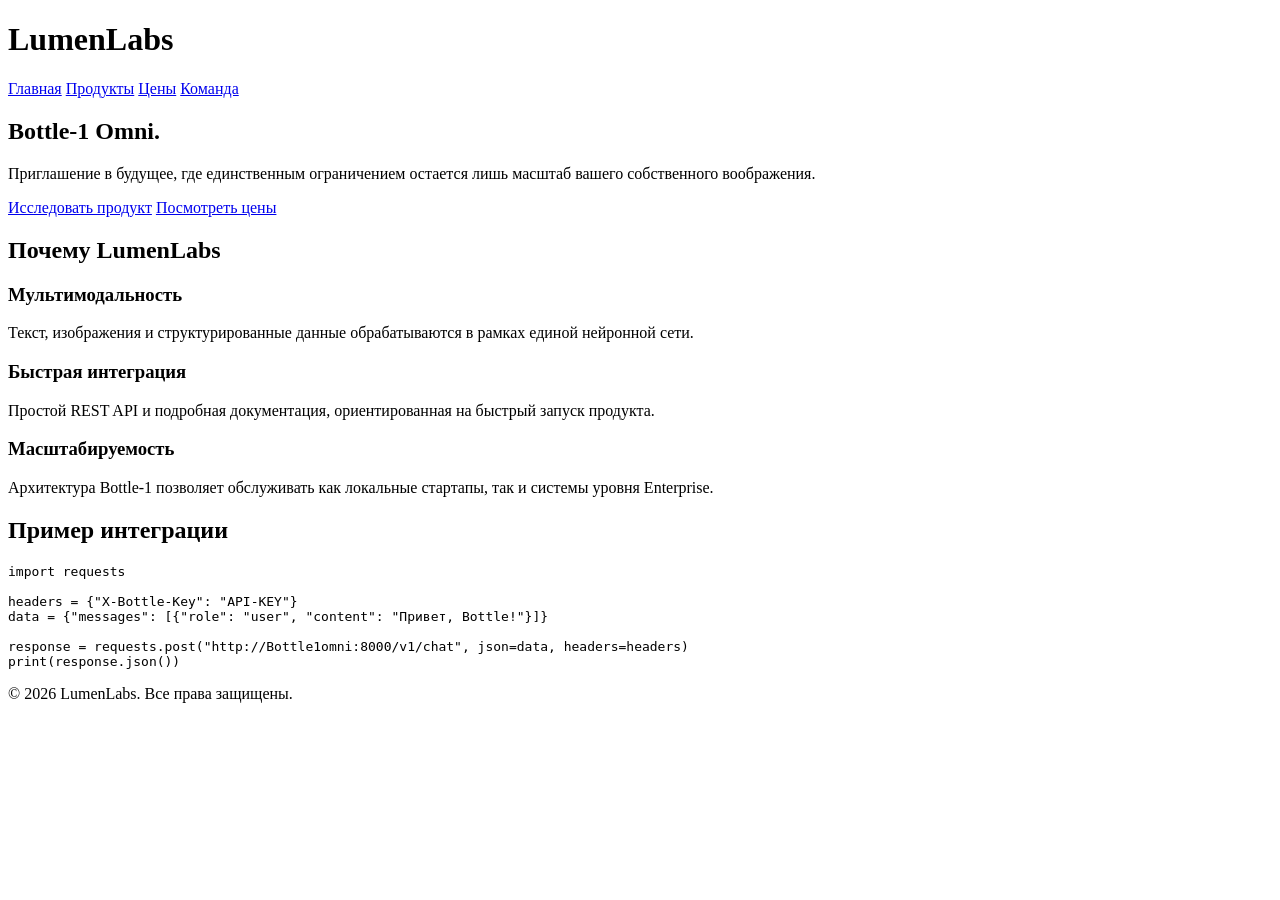
==== commit f3722676: "Update index.html" ====
--- a/index.html
+++ b/index.html
@@ -2,665 +2,69 @@
 <html lang="ru">
 <head>
     <meta charset="UTF-8">
-    <meta name="viewport" content="width=device-width, initial-scale=1.0, viewport-fit=cover">
-    <title>Lumen Labs | Bottle-1 Nano AI Ecosystem</title>
-    <link href="https://fonts.googleapis.com/css2?family=Inter:opsz,wght@14..32,300;14..32,400;14..32,600;14..32,700;14..32,800;14..32,900&family=Fira+Code:wght@400;500;600&display=swap" rel="stylesheet">
-    <style>
-        * {
-            margin: 0;
-            padding: 0;
-            box-sizing: border-box;
-        }
-
-        body {
-            background-color: #010101;
-            font-family: 'Inter', sans-serif;
-            color: #ffffff;
-            line-height: 1.5;
-            overflow-x: hidden;
-        }
-
-        :root {
-            --primary: #00f74d;
-            --primary-glow: rgba(0, 247, 77, 0.25);
-            --bg-elevated: #0b0b0f;
-            --card-bg: #0f0f14;
-            --border-subtle: #1c1c22;
-            --text-dim: #9e9eae;
-            --transition-smooth: all 0.25s cubic-bezier(0.2, 0.9, 0.4, 1.1);
-        }
-
-        /* canvas-like background */
-        .noise-bg {
-            position: fixed;
-            top: 0;
-            left: 0;
-            width: 100%;
-            height: 100%;
-            pointer-events: none;
-            z-index: 0;
-            background-image: radial-gradient(circle at 25% 40%, rgba(0,247,77,0.02) 0%, transparent 50%);
-        }
-
-        .container {
-            max-width: 1280px;
-            margin: 0 auto;
-            padding: 0 28px;
-            position: relative;
-            z-index: 2;
-        }
-
-        /* HEADER — clean & minimal */
-        header {
-            position: sticky;
-            top: 0;
-            z-index: 100;
-            backdrop-filter: blur(16px);
-            background: rgba(1, 1, 1, 0.65);
-            border-bottom: 1px solid rgba(28, 28, 34, 0.6);
-            padding: 18px 0;
-        }
-
-        .header-flex {
-            display: flex;
-            justify-content: space-between;
-            align-items: center;
-        }
-
-        .logo {
-            font-size: 26px;
-            font-weight: 900;
-            letter-spacing: -1.5px;
-            text-decoration: none;
-            color: white;
-            transition: var(--transition-smooth);
-        }
-
-        .logo span {
-            color: var(--primary);
-            text-shadow: 0 0 6px rgba(0,247,77,0.3);
-        }
-
-        nav ul {
-            display: flex;
-            gap: 36px;
-            list-style: none;
-        }
-
-        nav a {
-            text-decoration: none;
-            font-size: 14px;
-            font-weight: 500;
-            color: var(--text-dim);
-            transition: 0.2s;
-        }
-
-        nav a:hover {
-            color: var(--primary);
-        }
-
-        /* section spacing */
-        section {
-            padding: 110px 0;
-            border-bottom: 1px solid var(--border-subtle);
-        }
-
-        .section-label {
-            color: var(--primary);
-            font-weight: 700;
-            font-size: 12px;
-            text-transform: uppercase;
-            letter-spacing: 3px;
-            margin-bottom: 16px;
-            display: inline-block;
-        }
-
-        .section-title {
-            font-size: clamp(36px, 6vw, 58px);
-            font-weight: 900;
-            letter-spacing: -2px;
-            line-height: 1.1;
-            margin-bottom: 48px;
-        }
-
-        /* hero */
-        .hero {
-            padding: 180px 0 120px;
-            text-align: center;
-            background: radial-gradient(ellipse at 50% 20%, rgba(0,247,77,0.08) 0%, transparent 70%);
-        }
-
-        h1 {
-            font-size: clamp(52px, 10vw, 112px);
-            font-weight: 900;
-            letter-spacing: -4px;
-            margin-bottom: 28px;
-            background: linear-gradient(135deg, #FFFFFF 70%, #00f74d);
-            background-clip: text;
-            -webkit-background-clip: text;
-            color: transparent;
-        }
-
-        .hero-p {
-            font-size: clamp(18px, 2.2vw, 22px);
-            color: var(--text-dim);
-            max-width: 700px;
-            margin: 0 auto 48px;
-        }
-
-        /* buttons */
-        .btn-group {
-            display: flex;
-            gap: 18px;
-            justify-content: center;
-            flex-wrap: wrap;
-        }
-
-        .btn {
-            display: inline-block;
-            padding: 14px 32px;
-            border-radius: 40px;
-            font-weight: 600;
-            text-decoration: none;
-            transition: 0.2s;
-            font-size: 15px;
-            cursor: pointer;
-            border: none;
-        }
-
-        .btn-primary {
-            background: var(--primary);
-            color: #000000;
-            box-shadow: 0 0 10px rgba(0,247,77,0.3);
-        }
-
-        .btn-primary:hover {
-            transform: scale(1.02);
-            box-shadow: 0 0 22px var(--primary-glow);
-            background: #00ff55;
-        }
-
-        .btn-outline {
-            border: 1px solid var(--border-subtle);
-            background: rgba(15,15,20,0.7);
-            color: white;
-            backdrop-filter: blur(4px);
-        }
-
-        .btn-outline:hover {
-            border-color: var(--primary);
-            color: var(--primary);
-        }
-
-        /* карточки экосистемы */
-        .grid {
-            display: grid;
-            grid-template-columns: repeat(auto-fit, minmax(300px, 1fr));
-            gap: 32px;
-        }
-
-        .card {
-            background: var(--card-bg);
-            border: 1px solid var(--border-subtle);
-            border-radius: 36px;
-            padding: 42px 32px;
-            transition: all 0.3s ease;
-        }
-
-        .card:hover {
-            border-color: var(--primary);
-            transform: translateY(-6px);
-            background: #111116;
-            box-shadow: 0 20px 35px -12px rgba(0,0,0,0.6);
-        }
-
-        .card h3 {
-            font-size: 28px;
-            font-weight: 800;
-            margin-bottom: 14px;
-            color: var(--primary);
-        }
-
-        .card p {
-            color: var(--text-dim);
-            font-size: 16px;
-        }
-
-        /* PRICE CARDS + КЛЮЧЕВОЙ ГЕНЕРАТОР ВНУТРИ PRO */
-        .price-grid {
-            display: grid;
-            grid-template-columns: repeat(auto-fit, minmax(340px, 1fr));
-            gap: 40px;
-            align-items: start;
-        }
-
-        .price-card {
-            background: var(--bg-elevated);
-            border: 1px solid var(--border-subtle);
-            border-radius: 40px;
-            padding: 48px 36px;
-            transition: 0.2s;
-        }
-
-        .price-card.featured {
-            border: 1px solid var(--primary);
-            background: linear-gradient(145deg, #0d1110, #080a08);
-            box-shadow: 0 8px 24px rgba(0,247,77,0.08);
-            position: relative;
-        }
-
-        .price-val {
-            font-size: 54px;
-            font-weight: 800;
-            margin: 20px 0 24px;
-        }
-
-        .price-val span {
-            font-size: 18px;
-            color: var(--text-dim);
-            font-weight: 400;
-        }
-
-        .feature-list {
-            list-style: none;
-            margin: 28px 0 32px;
-        }
-
-        .feature-list li {
-            margin-bottom: 14px;
-            display: flex;
-            align-items: center;
-            gap: 12px;
-            color: #cdcddf;
-            font-size: 15px;
-        }
-
-        .feature-list li::before {
-            content: "⚡";
-            color: var(--primary);
-            font-size: 18px;
-        }
-
-        /* Генератор внутри Pro карточки */
-        .key-generator-module {
-            margin-top: 32px;
-            padding-top: 28px;
-            border-top: 1px dashed rgba(0,247,77,0.3);
-        }
-
-        .api-key-display {
-            background: #020202;
-            border-radius: 20px;
-            padding: 14px 20px;
-            font-family: 'Fira Code', monospace;
-            font-size: 14px;
-            letter-spacing: 0.3px;
-            border: 1px solid #2a2a2a;
-            margin: 18px 0;
-            word-break: break-all;
-            color: #b4ffb4;
-            transition: 0.2s;
-            display: none;
-            box-shadow: inset 0 0 6px rgba(0,0,0,0.8);
-        }
-
-        .api-key-display.active {
-            display: block;
-            border-color: var(--primary);
-        }
-
-        .gen-key-btn {
-            width: 100%;
-            background: #1c1c24;
-            border: 1px solid #2c2c34;
-            padding: 14px;
-            font-weight: 600;
-            border-radius: 34px;
-            color: white;
-            transition: 0.2s;
-            cursor: pointer;
-            font-size: 14px;
-        }
-
-        .gen-key-btn:hover {
-            background: var(--primary);
-            color: #000;
-            border-color: var(--primary);
-        }
-
-        /* DB лог — стильный терминал */
-        .db-console {
-            background: #030305;
-            border-radius: 28px;
-            border: 1px solid #1a1a20;
-            padding: 24px;
-            margin-top: 48px;
-        }
-
-        .log-header {
-            display: flex;
-            justify-content: space-between;
-            align-items: baseline;
-            padding-bottom: 12px;
-            border-bottom: 1px solid #1f1f28;
-            margin-bottom: 18px;
-            font-family: 'Fira Code', monospace;
-            font-size: 12px;
-            color: #5f5f6e;
-        }
-
-        .clear-log {
-            background: none;
-            border: none;
-            color: #ff6b6b;
-            font-size: 12px;
-            font-family: monospace;
-            cursor: pointer;
-            transition: 0.2s;
-        }
-
-        .clear-log:hover {
-            color: #ff3b3b;
-            text-shadow: 0 0 3px rgba(255,50,50,0.5);
-        }
-
-        #dbLog {
-            font-family: 'Fira Code', monospace;
-            font-size: 13px;
-            max-height: 210px;
-            overflow-y: auto;
-            color: #b4b4c0;
-        }
-
-        #dbLog p {
-            padding: 6px 0;
-            border-bottom: 0.5px solid rgba(255,255,255,0.02);
-        }
-
-        .time-stamp {
-            color: #4c9a6e;
-        }
-
-        /* team section */
-        .team-box {
-            background: var(--bg-elevated);
-            border-radius: 48px;
-            border: 1px solid var(--border-subtle);
-            padding: 54px 58px;
-            display: flex;
-            gap: 60px;
-            flex-wrap: wrap;
-        }
-
-        .team-info h3 {
-            font-size: clamp(28px, 4vw, 42px);
-            font-weight: 800;
-            margin-bottom: 18px;
-        }
-
-        .team-values {
-            border-left: 1px solid var(--border-subtle);
-            padding-left: 50px;
-        }
-
-        .team-values p {
-            color: var(--text-dim);
-            margin: 8px 0;
-        }
-
-        footer {
-            padding: 48px 0;
-            text-align: center;
-            color: #3e3e4a;
-            font-size: 13px;
-            border-top: 1px solid #121217;
-        }
-
-        @media (max-width: 880px) {
-            .team-box {
-                flex-direction: column;
-                text-align: center;
-                padding: 38px;
-            }
-            .team-values {
-                border-left: none;
-                border-top: 1px solid #222;
-                padding: 30px 0 0;
-            }
-            nav {
-                display: none;
-            }
-        }
-    </style>
+    <meta name="description" content="LumenLabs — передовые AI решения с моделью Bottle-1 Omni">
+    <meta name="viewport" content="width=device-width, initial-scale=1.0">
+    <title>LumenLabs | Главная</title>
+    <link rel="stylesheet" href="css/style.css">
 </head>
 <body>
-<div class="noise-bg"></div>
+
 <header>
-    <div class="container header-flex">
-        <a href="#home" class="logo">LUMEN<span>LABS</span></a>
-        <nav>
-            <ul>
-                <li><a href="#ecosystem">Экосистема</a></li>
-                <li><a href="#pricing">Тарифы</a></li>
-                <li><a href="#team">Основатель</a></li>
-            </ul>
-        </nav>
-    </div>
+    <h1>LumenLabs</h1>
+    <nav>
+        <a href="index.html" class="active">Главная</a>
+        <a href="product.html">Продукты</a>
+        <a href="pricing.html">Цены</a>
+        <a href="team.html">Команда</a>
+    </nav>
 </header>
+
 <main>
-    <section class="hero" id="home">
-        <div class="container">
-            <span class="section-label">Bottle-1 • Edge AI Core</span>
-            <h1>Bottle-1 Nano</h1>
-            <p class="hero-p">Локальное ИИ-ядро нового поколения. API-экосистема для разработчиков, EdTech и высокопроизводительных решений в Казахстане.</p>
-            <div class="btn-group">
-                <a href="#pricing" class="btn btn-primary">Активировать API</a>
-                <a href="#ecosystem" class="btn btn-outline">Сервисы</a>
-            </div>
+    <section class="hero">
+        <h2>Bottle-1 Omni.</h2>
+        <p>Приглашение в будущее, где единственным ограничением остается лишь масштаб вашего собственного воображения.</p>
+        <div class="buttons">
+            <a href="product.html">Исследовать продукт</a>
+            <a href="pricing.html">Посмотреть цены</a>
         </div>
     </section>
 
-    <!-- Экосистема -->
-    <section id="ecosystem">
-        <div class="container">
-            <span class="section-label">Bottle-1 Mesh</span>
-            <h2 class="section-title">Сервисы экосистемы</h2>
-            <div class="grid">
-                <div class="card">
-                    <h3>🧪 LabAI</h3>
-                    <p>Генерация образовательных экспериментов, симуляция физики и химии через API.</p>
-                </div>
-                <div class="card">
-                    <h3>⌨️ Rummy CLI</h3>
-                    <p>ИИ-ассистент для терминала: рефакторинг, документация, дебаггинг.</p>
-                </div>
-                <div class="card">
-                    <h3>🛰️ Remote Core</h3>
-                    <p>Выделенные вычислительные узлы и защищённый тоннель к Lumen Cloud.</p>
-                </div>
-            </div>
+    <section class="section">
+        <h2>Почему LumenLabs</h2>
+        <div class="grid col-3">
+            <article class="card">
+                <h3>Мультимодальность</h3>
+                <p>Текст, изображения и структурированные данные обрабатываются в рамках единой нейронной сети.</p>
+            </article>
+            <article class="card">
+                <h3>Быстрая интеграция</h3>
+                <p>Простой REST API и подробная документация, ориентированная на быстрый запуск продукта.</p>
+            </article>
+            <article class="card">
+                <h3>Масштабируемость</h3>
+                <p>Архитектура Bottle-1 позволяет обслуживать как локальные стартапы, так и системы уровня Enterprise.</p>
+            </article>
         </div>
     </section>
 
-    <!-- Тарифы + генератор ключей (органично внутри Pro карты) -->
-    <section id="pricing">
-        <div class="container">
-            <span class="section-label">API доступ</span>
-            <h2 class="section-title">Тарифные планы</h2>
-            <div class="price-grid">
-                <!-- Free план -->
-                <div class="price-card">
-                    <h3>Free</h3>
-                    <div class="price-val">0₸<span>/мес</span></div>
-                    <ul class="feature-list">
-                        <li>1,000 запросов / месяц</li>
-                        <li>Bottle-1 Core Inference</li>
-                        <li>Community Slack-чат</li>
-                        <li>Базовые модели</li>
-                    </ul>
-                    <a href="#pricing" class="btn btn-outline" style="width:100%; text-align: center;">Начать бесплатно</a>
-                </div>
-                
-                <!-- Pro план + генератор ключей расположен прямо здесь -->
-                <div class="price-card featured" id="proCard">
-                    <h3>Pro</h3>
-                    <div class="price-val">4,900₸<span>/мес</span></div>
-                    <ul class="feature-list">
-                        <li>Безлимитные запросы</li>
-                        <li>LabAI + Rummy CLI полный доступ</li>
-                        <li>Приоритетная поддержка 24/7</li>
-                        <li>Ранний доступ к Bottle-1 обновлениям</li>
-                    </ul>
-                    <!-- Генератор API ключей — встроен в карточку Pro -->
-                    <div class="key-generator-module">
-                        <div style="font-size: 13px; color: #a0f0a0; margin-bottom: 12px; display: flex; align-items: center; gap: 8px;">
-                            <span>🔑</span> <span>Генератор ключей доступа к Bottle-1 API</span>
-                        </div>
-                        <div id="keyDisplay" class="api-key-display"></div>
-                        <button onclick="generateAndSaveKey()" class="gen-key-btn">🚀 Сгенерировать API-ключ</button>
-                        <p style="font-size: 12px; color: #5e5e72; margin-top: 14px;">Ключ будет добавлен в защищённый Lumen Cloud DB</p>
-                    </div>
-                </div>
-            </div>
+    <section class="section">
+        <h2>Пример интеграции</h2>
+        <div class="code-container">
+            <pre class="code">
+import requests
 
-            <!-- Лог базы данных — эстетичная консоль -->
-            <div class="db-console">
-                <div class="log-header">
-                    <span>⟡ LUMEN_DB::active_stream [Bottle-1 Nano]</span>
-                    <button onclick="clearDB()" class="clear-log">[ очистить лог ]</button>
-                </div>
-                <div id="dbLog">> Ожидание генерации ключей...</div>
-            </div>
-        </div>
-    </section>
+headers = {"X-Bottle-Key": "API-KEY"}
+data = {"messages": [{"role": "user", "content": "Привет, Bottle!"}]}
 
-    <!-- Команда -->
-    <section id="team">
-        <div class="container">
-            <div class="team-box">
-                <div class="team-info">
-                    <h3>Дияр — vision & ядро Lumen Labs</h3>
-                    <p style="color: var(--text-dim); font-size: 18px; font-weight: 400;">14 лет, разработчик и архитектор. Мы строим собственный ИИ-стек, чтобы сделать передовые технологии и образование доступными в Казахстане. Bottle-1 — это только начало.</p>
-                </div>
-                <div class="team-values">
-                    <h4 style="color: var(--primary); margin-bottom: 20px;">/ 3 pillars</h4>
-                    <p>⚡ Скорость и эффективность</p>
-                    <p>🌍 Локальная sovereignty</p>
-                    <p>🧠 Инновации без границ</p>
-                </div>
-            </div>
+response = requests.post("http://Bottle1omni:8000/v1/chat", json=data, headers=headers)
+print(response.json())</pre>
         </div>
     </section>
 </main>
+
 <footer>
-    <div class="container">
-        <p>© 2026 Lumen Labs Ecosystem — разработано в Астане для JasSkills 2025</p>
-        <p style="margin-top: 6px;">Bottle-1 Nano AI Core · Версия 2.1 · Lumen Cloud DB</p>
-    </div>
+    <p>© 2026 LumenLabs. Все права защищены.</p>
 </footer>
 
-<script>
-    // Функция генерации уникального ключа в формате Lumen Labs + сохранение в "БД" localStorage
-    function generateAndSaveKey() {
-        // Генерация более стильного ключа
-        const prefix = "lm_b1";
-        const chars = "ABCDEFGHJKLMNPQRSTUVWXYZ0123456789";
-        let randomPart = "";
-        for (let i = 0; i < 16; i++) {
-            randomPart += chars.charAt(Math.floor(Math.random() * chars.length));
-        }
-        const timestamp = Date.now().toString(36).slice(-4);
-        const apiKey = `${prefix}_${randomPart}_${timestamp}_nano`;
-
-        // Отображаем ключ в карточке Pro
-        const keyDisplayDiv = document.getElementById('keyDisplay');
-        keyDisplayDiv.innerText = apiKey;
-        keyDisplayDiv.classList.add('active');
-        
-        // Добавляем в "базу данных" (localStorage)
-        let database = JSON.parse(localStorage.getItem('lumen_bottle1_keys') || '[]');
-        const newEntry = {
-            key: apiKey,
-            time: new Date().toLocaleTimeString('ru-RU', { hour: '2-digit', minute:'2-digit', second:'2-digit' }),
-            date: new Date().toLocaleDateString()
-        };
-        database.unshift(newEntry);  // свежие сверху
-        // Ограничим историю 20 записями для чистоты
-        if (database.length > 20) database.pop();
-        localStorage.setItem('lumen_bottle1_keys', JSON.stringify(database));
-        
-        // Обновляем визуализацию лога
-        renderDBLog();
-        
-        // Эффект пульсации на кнопке (небольшой фидбек)
-        const btn = document.querySelector('.gen-key-btn');
-        btn.style.transform = 'scale(0.97)';
-        setTimeout(() => { btn.style.transform = ''; }, 120);
-    }
-
-    // Рендер терминала с записями
-    function renderDBLog() {
-        const logContainer = document.getElementById('dbLog');
-        const stored = localStorage.getItem('lumen_bottle1_keys');
-        if (!stored) {
-            logContainer.innerHTML = '<p style="opacity:0.6;">> Нет сгенерированных ключей. Нажмите "Сгенерировать API-ключ" в Pro-тарифе.</p>';
-            return;
-        }
-        let keysArray = JSON.parse(stored);
-        if (keysArray.length === 0) {
-            logContainer.innerHTML = '<p style="opacity:0.6;">> База ключей пуста. Создайте первый ключ доступа.</p>';
-            return;
-        }
-        
-        let html = '';
-        keysArray.forEach(entry => {
-            // Экранируем спецсимволы для безопасности
-            const safeKey = entry.key.replace(/[&<>]/g, '');
-            html += `<p>
-                        <span class="time-stamp">[${entry.time} ${entry.date || ''}]</span> 
-                        <span style="color:#6fcf97;"> ⟩ DB_COMMIT</span> 
-                        <span style="color:#00ff95;">✓</span> API_KEY: 
-                        <span style="color:#d0ffd0; font-weight: 500; background:#121212; padding:2px 6px; border-radius:12px; font-family:monospace;">${safeKey}</span>
-                     </p>`;
-        });
-        logContainer.innerHTML = html;
-        // Автоскролл вниз (показываем последние сверху, но логично оставить последние добавленные вверху, но не скроллить)
-        // Для удобства скроллим вверх к свежим записям (unshift уже дал верхний порядок)
-        if (logContainer.scrollTop !== undefined) logContainer.scrollTop = 0;
-    }
-
-    // Очистка всей базы ключей
-    function clearDB() {
-        if (confirm("Очистить историю сгенерированных API-ключей? Это не повлияет на активные ключи, но удалит записи из лога.")) {
-            localStorage.removeItem('lumen_bottle1_keys');
-            renderDBLog();
-            // Скрыть отображение ключа в карточке, если ключ отображается
-            const keyDisplayDiv = document.getElementById('keyDisplay');
-            keyDisplayDiv.classList.remove('active');
-            keyDisplayDiv.innerText = '';
-            // дополнительно добавим эфемерное сообщение в лог
-            const logContainer = document.getElementById('dbLog');
-            logContainer.innerHTML = '<p style="color:#aaa;">> База данных очищена. Новые ключи будут залогированы.</p>';
-        }
-    }
-
-    // Доп. функция для подсветки активной вкладки и инициализация
-    window.onload = () => {
-        renderDBLog();
-        // если ранее был сгенерирован какой-то ключ и он висел в display, но карточка не показывала — проверим последний ключ в БД и покажем его?
-        const storedKeys = localStorage.getItem('lumen_bottle1_keys');
-        if (storedKeys) {
-            const keysArr = JSON.parse(storedKeys);
-            if (keysArr.length > 0) {
-                const lastKey = keysArr[0].key;
-                const keyDisplayDiv = document.getElementById('keyDisplay');
-                if (lastKey && keyDisplayDiv) {
-                    keyDisplayDiv.innerText = lastKey;
-                    keyDisplayDiv.classList.add('active');
-                }
-            }
-        }
-    };
-</script>
 </body>
 </html>
